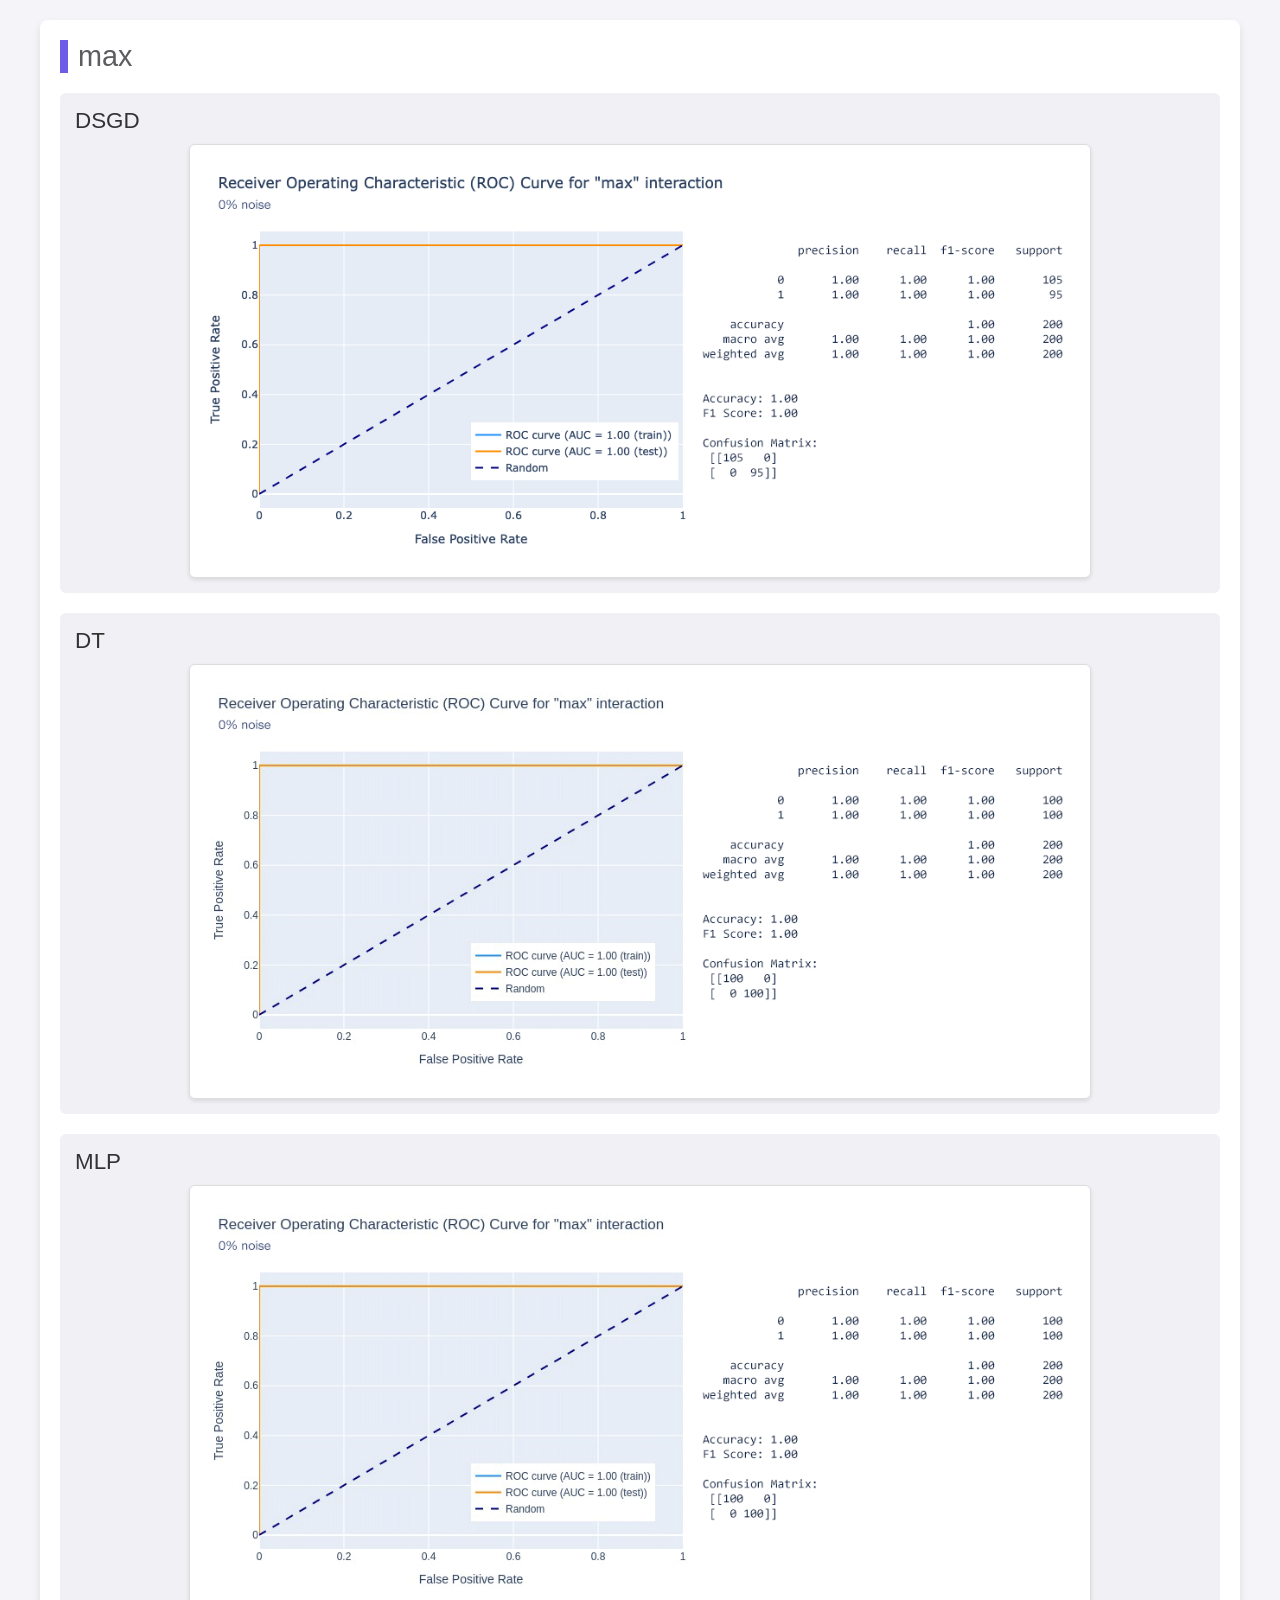
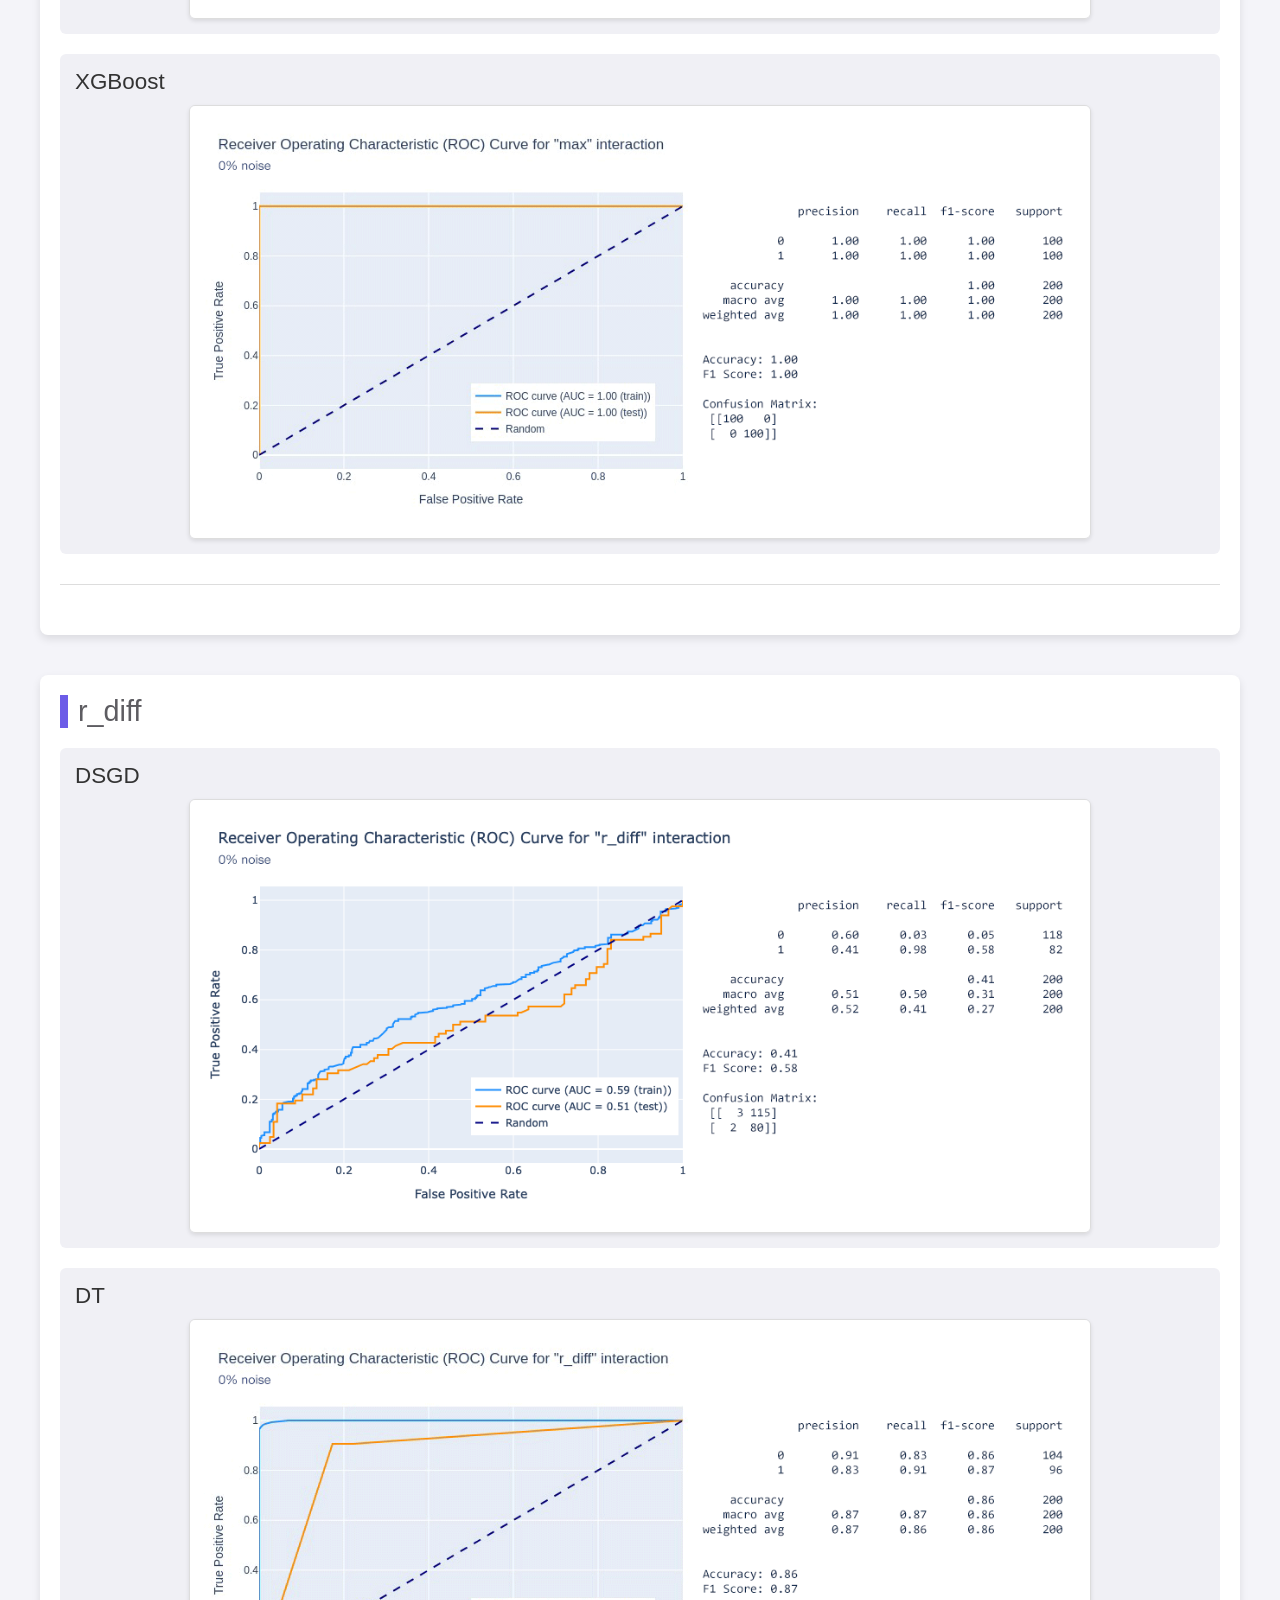
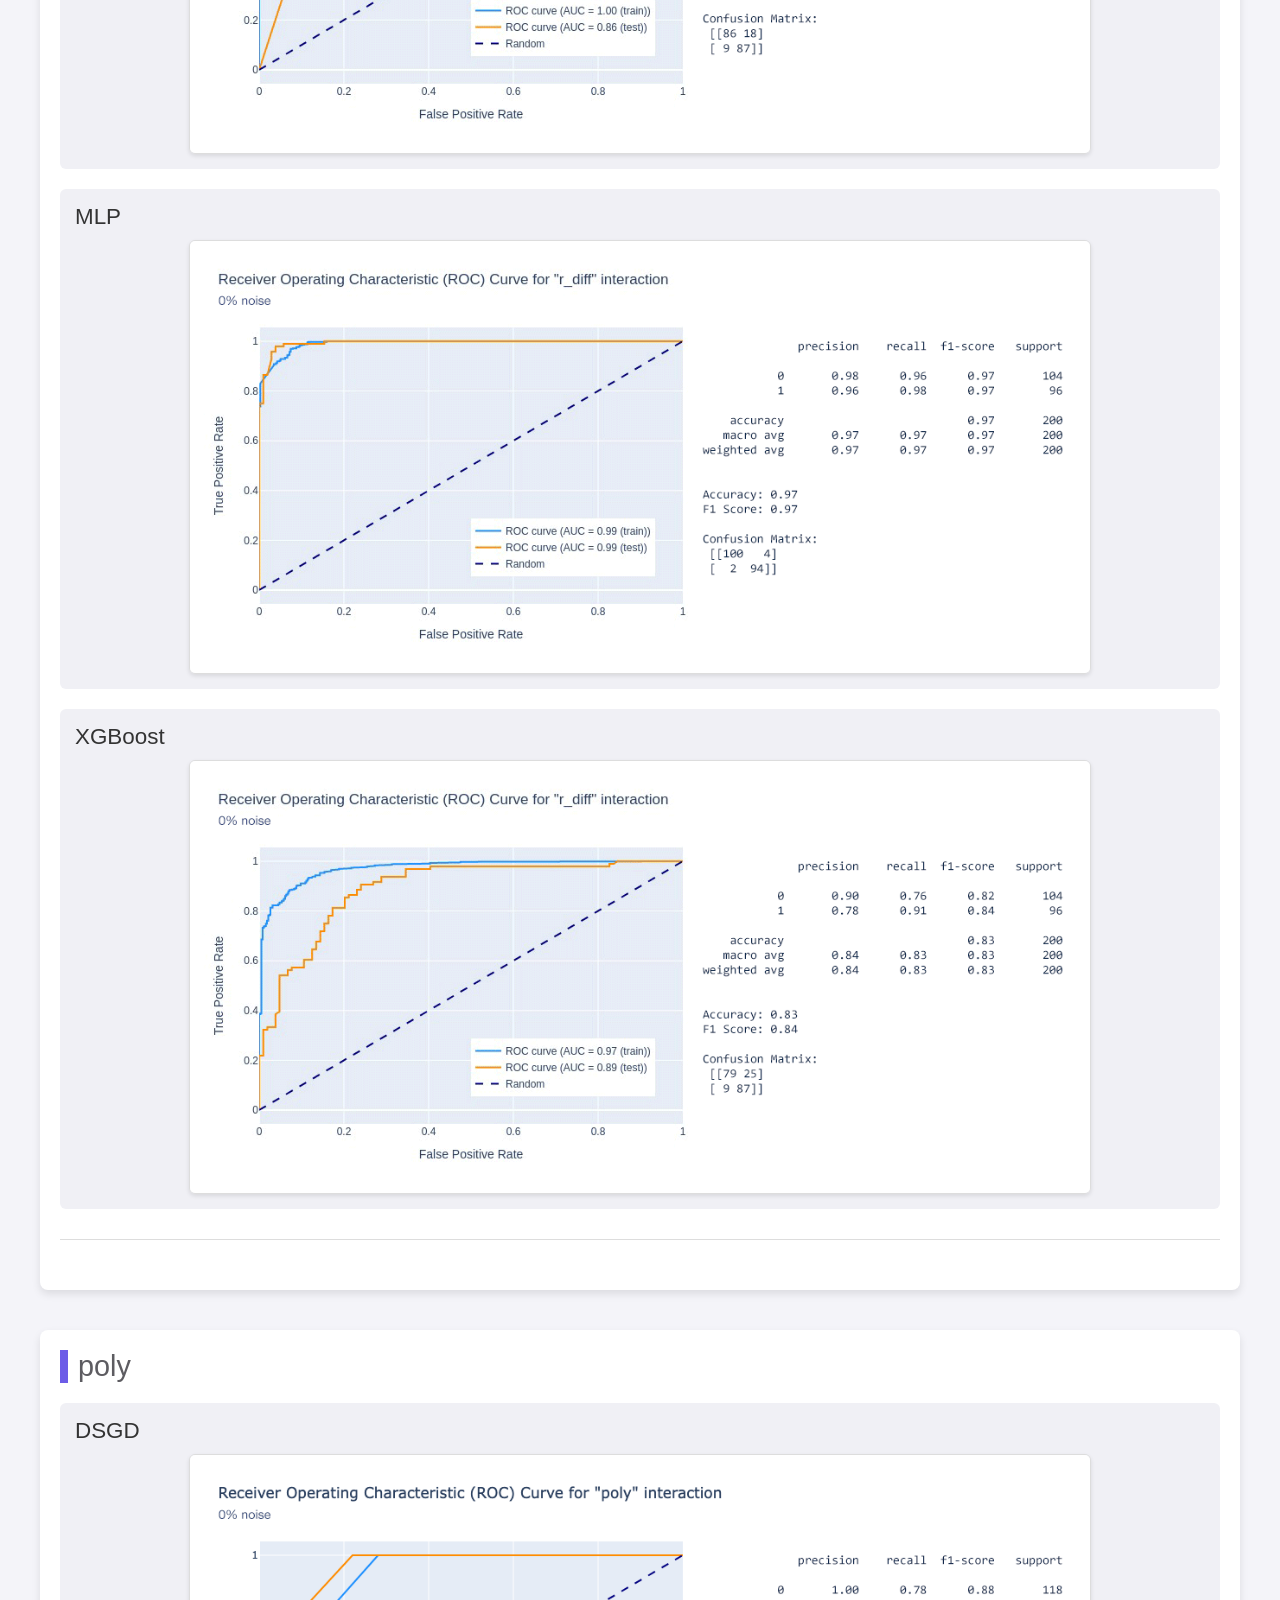
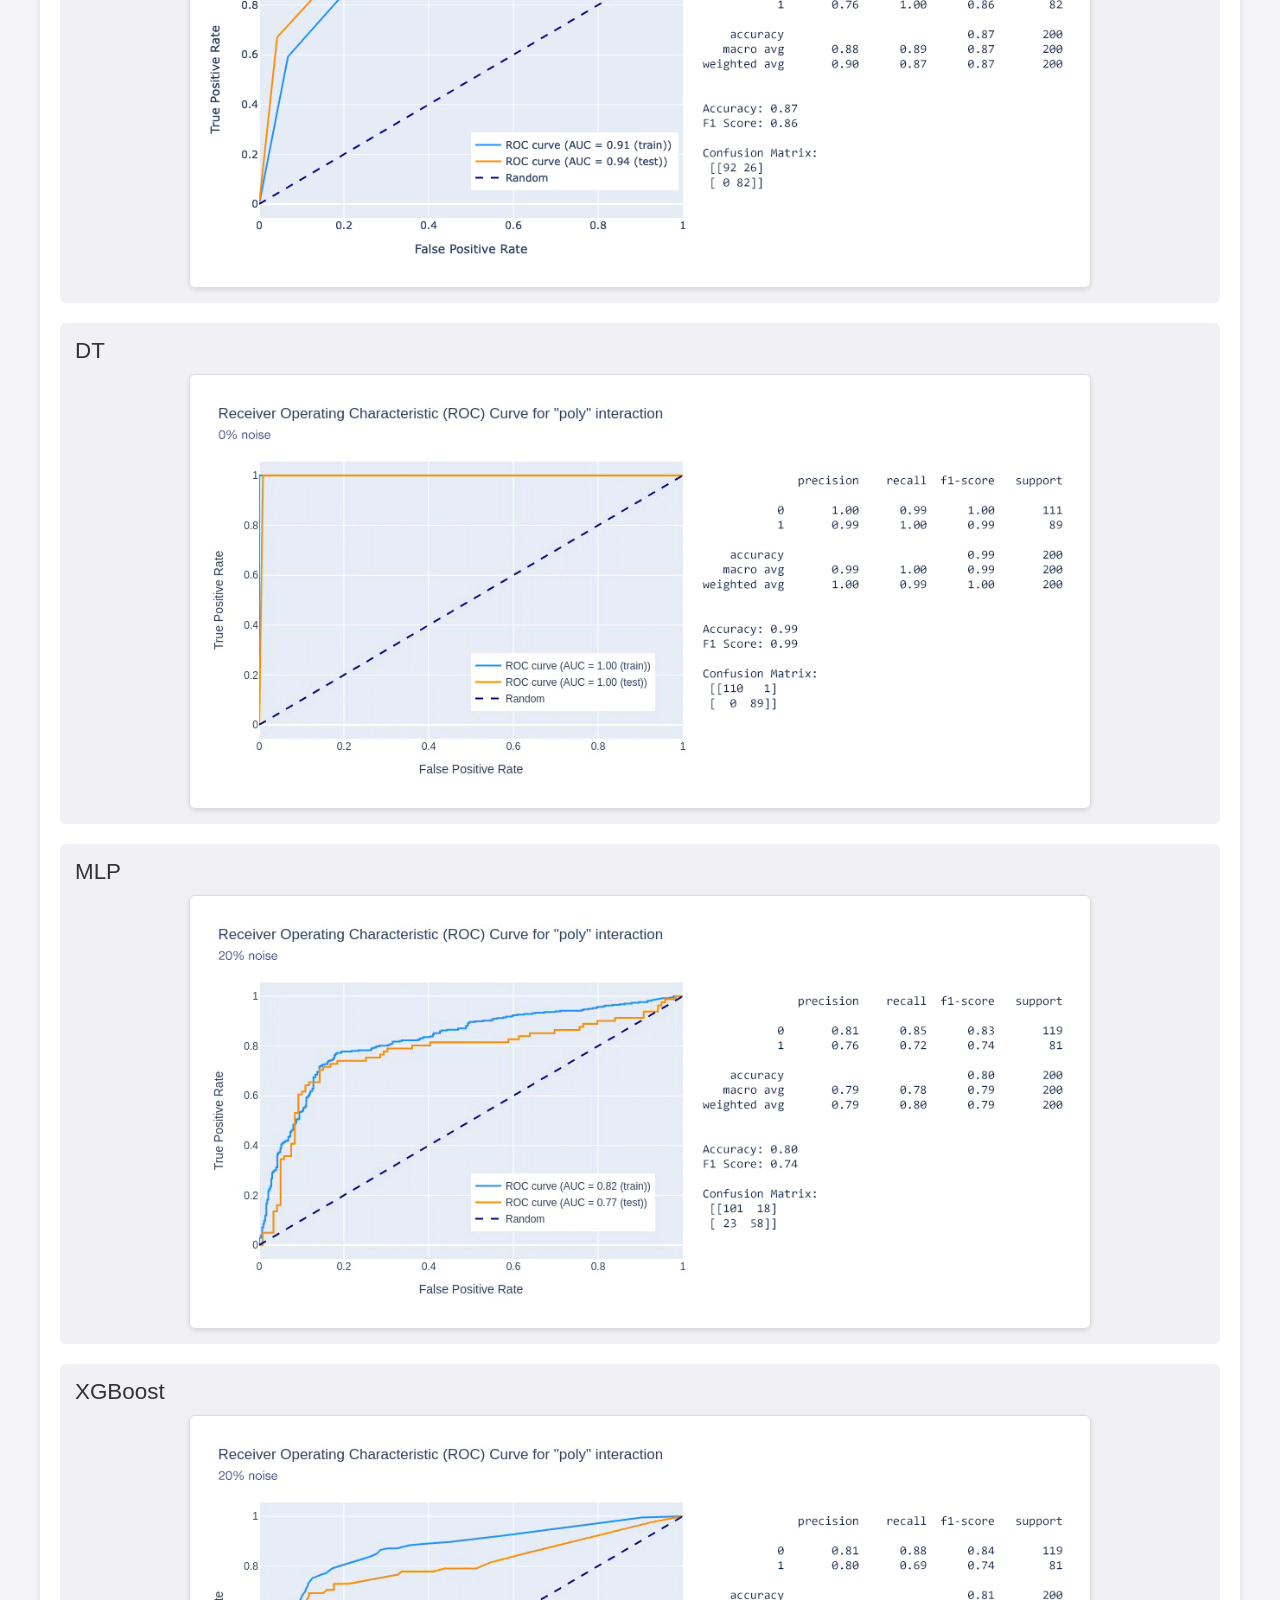
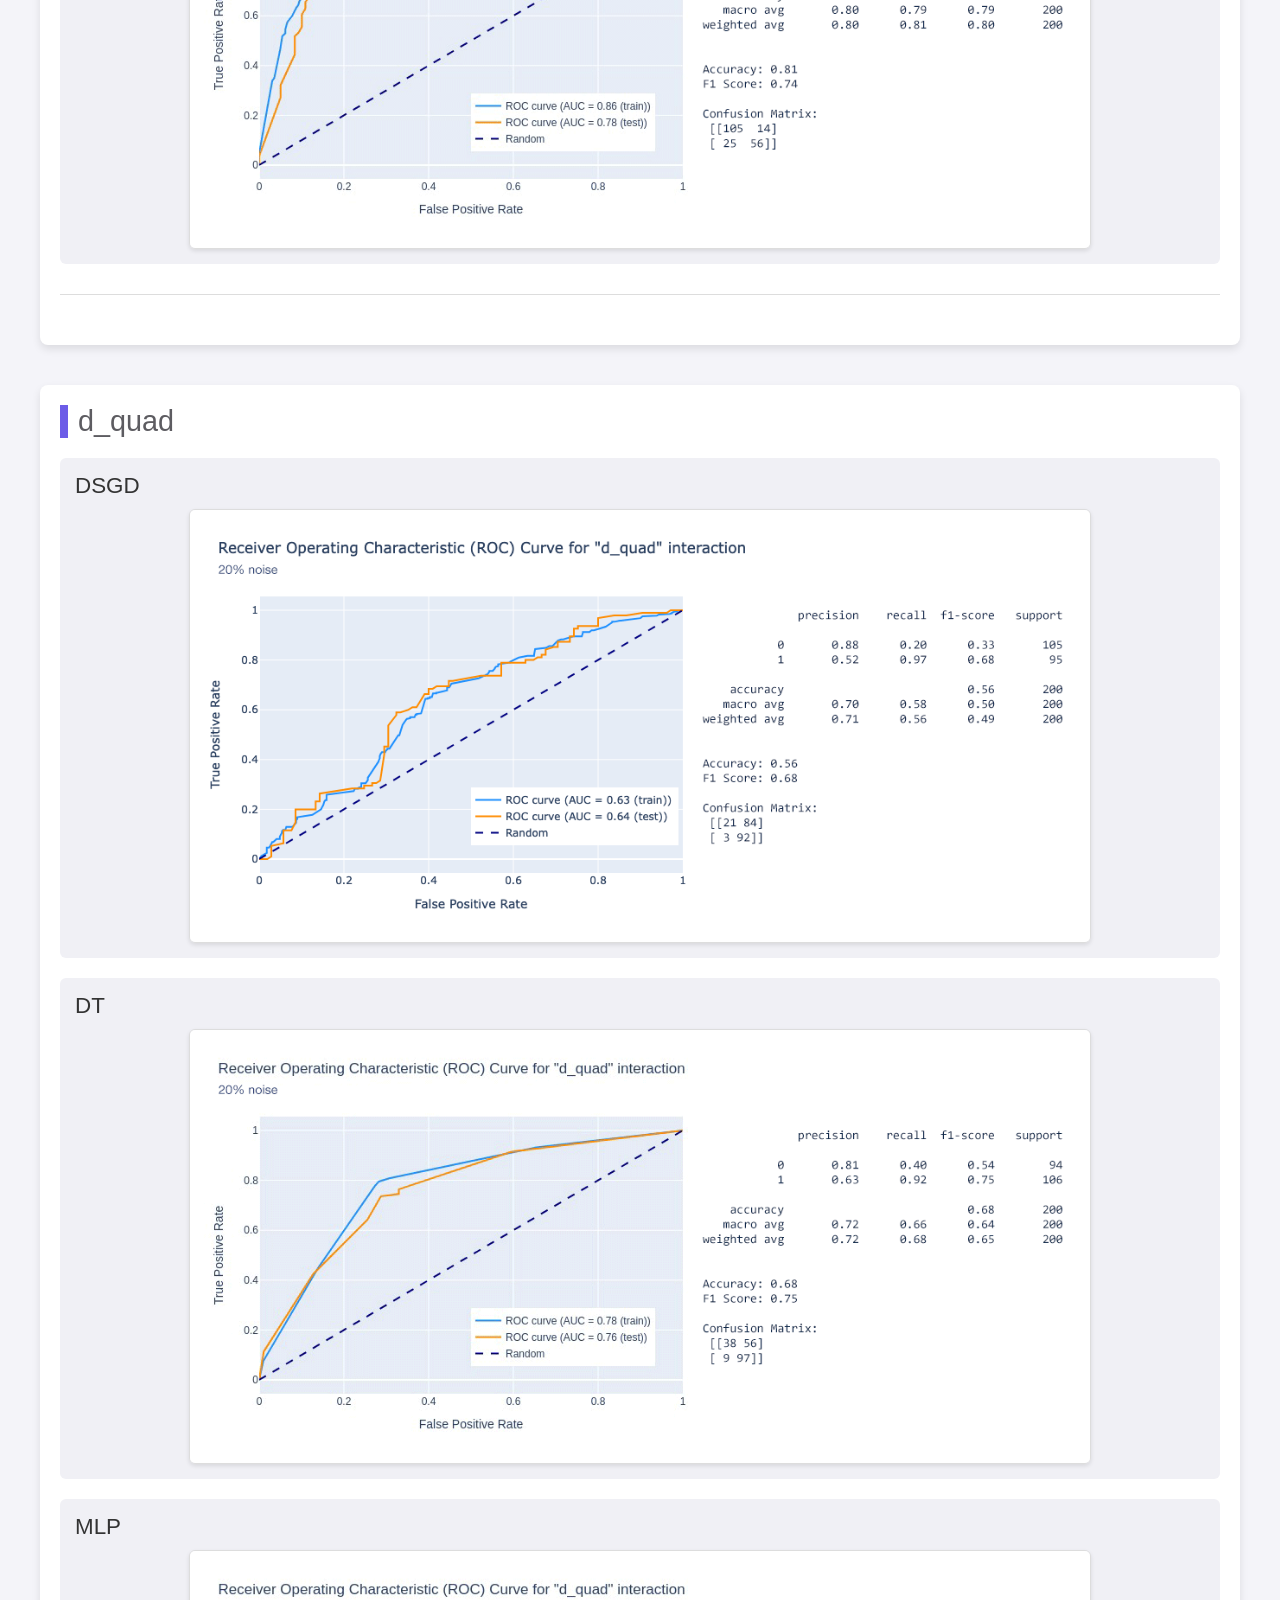
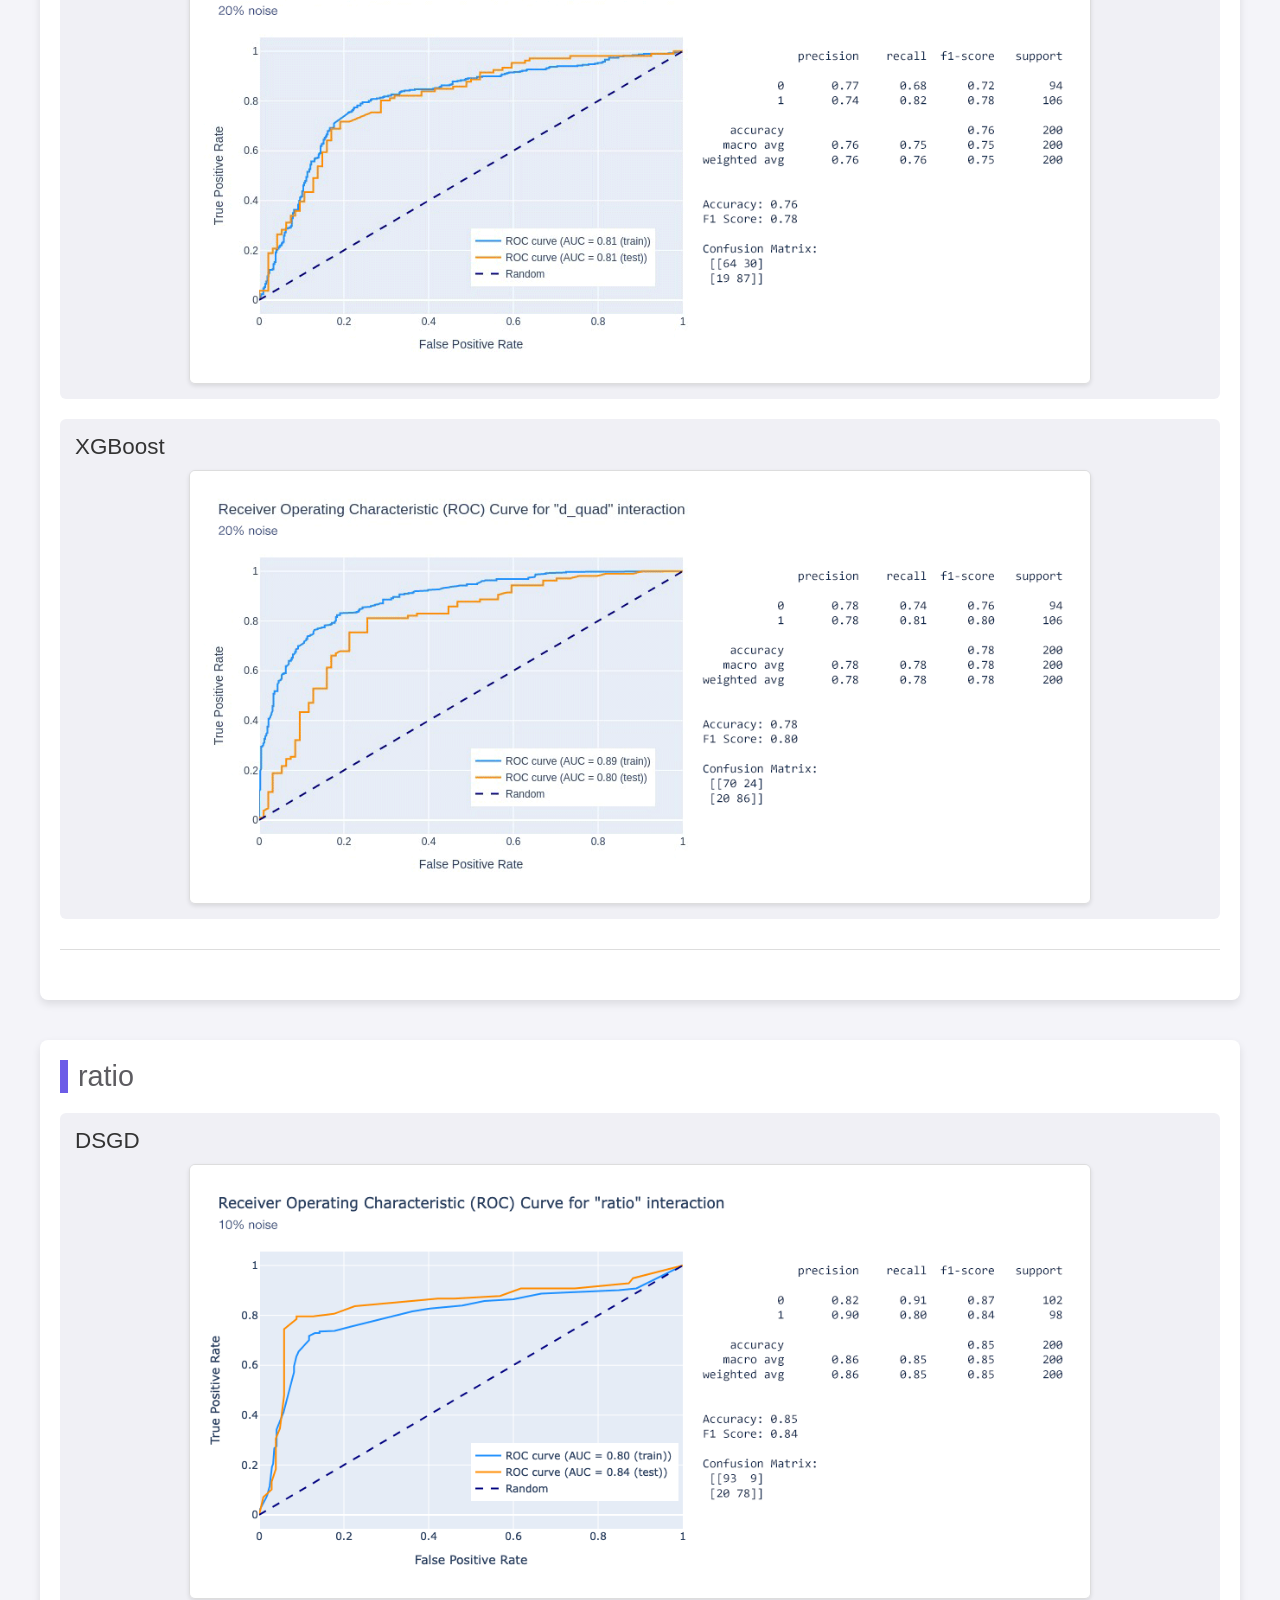
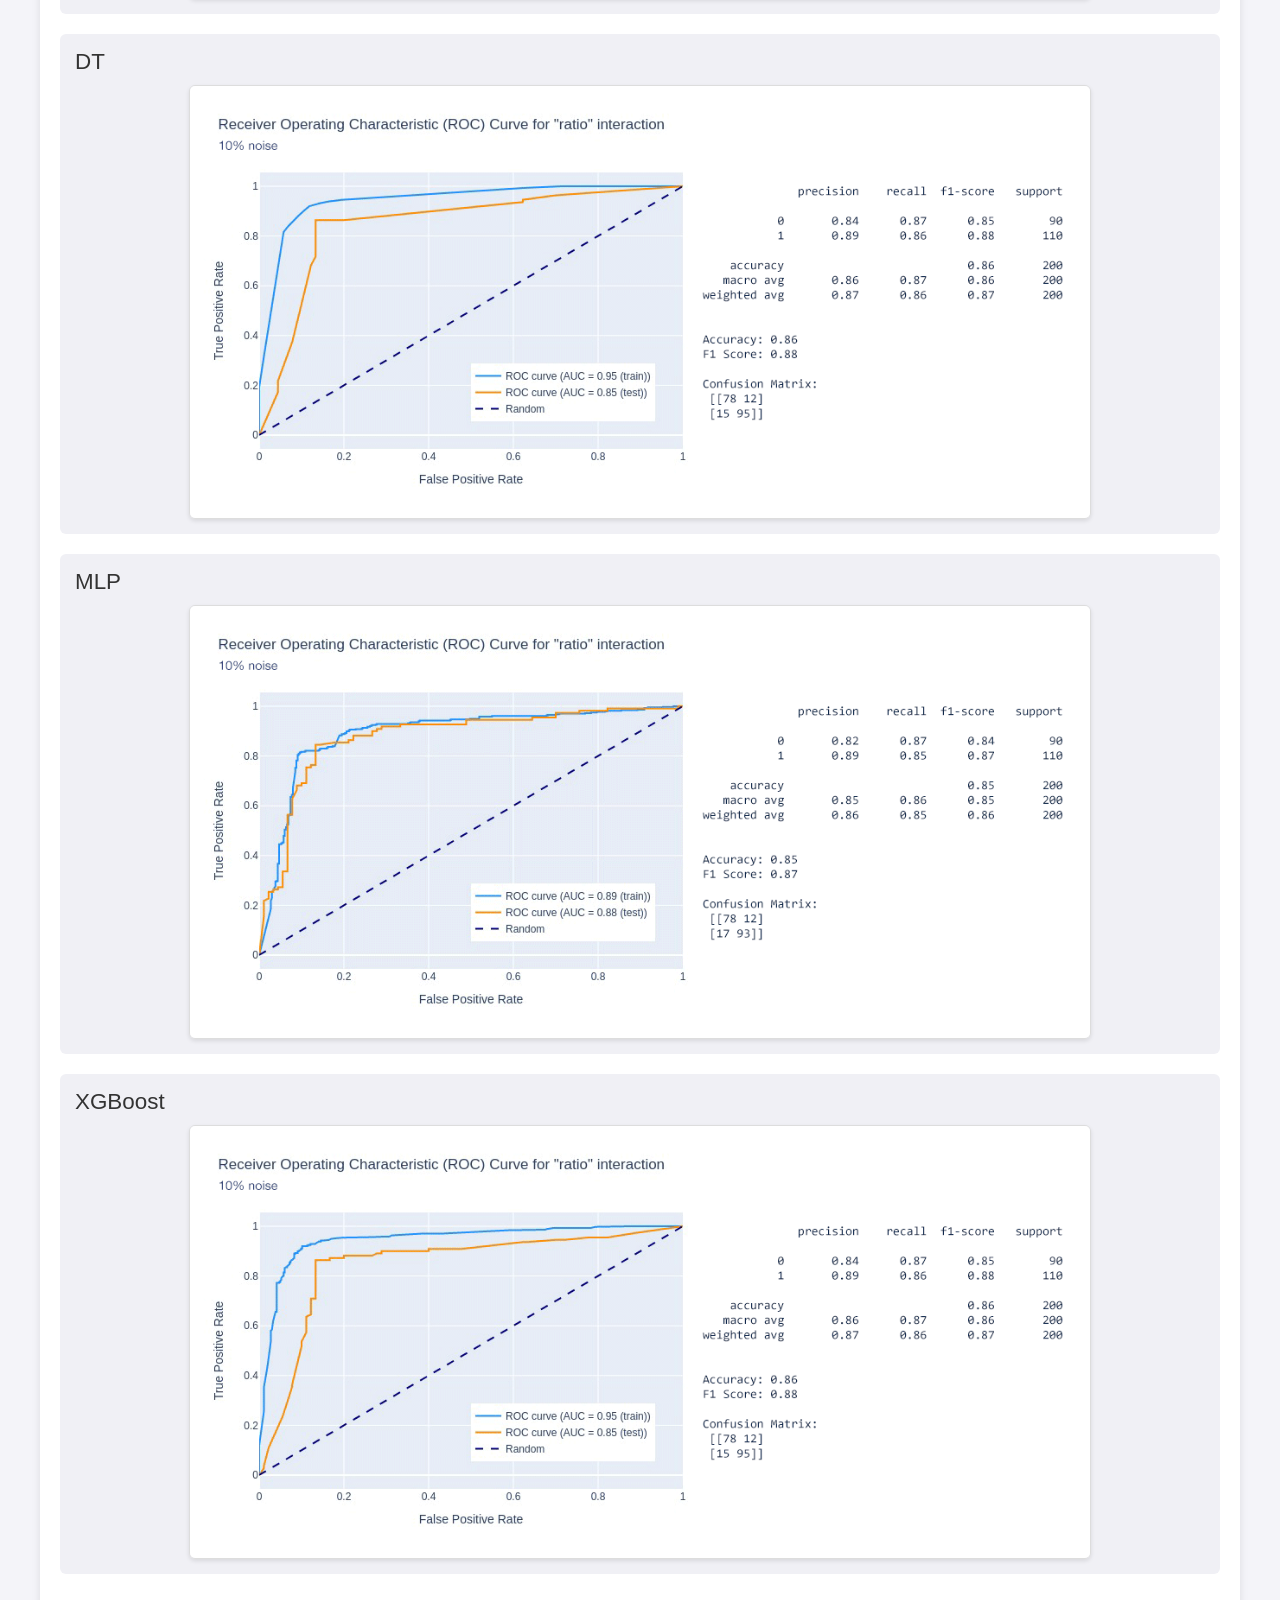
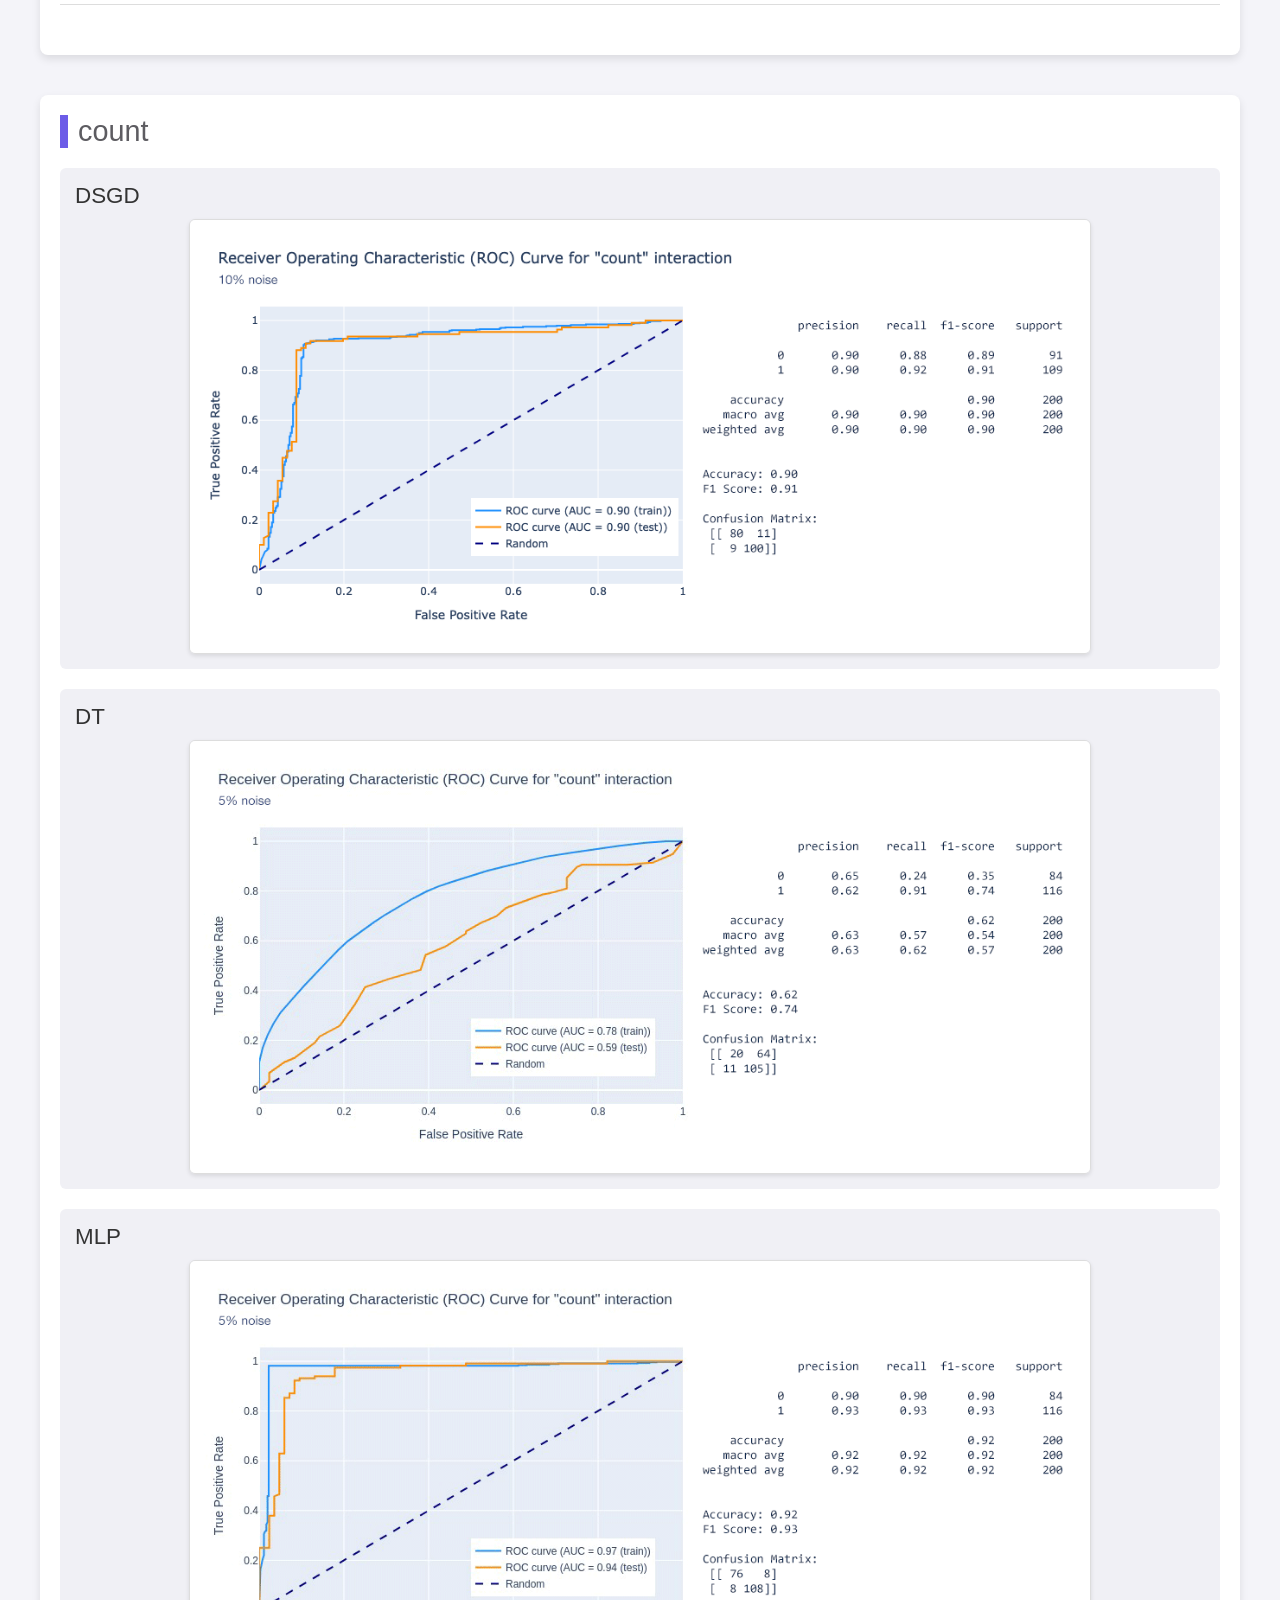
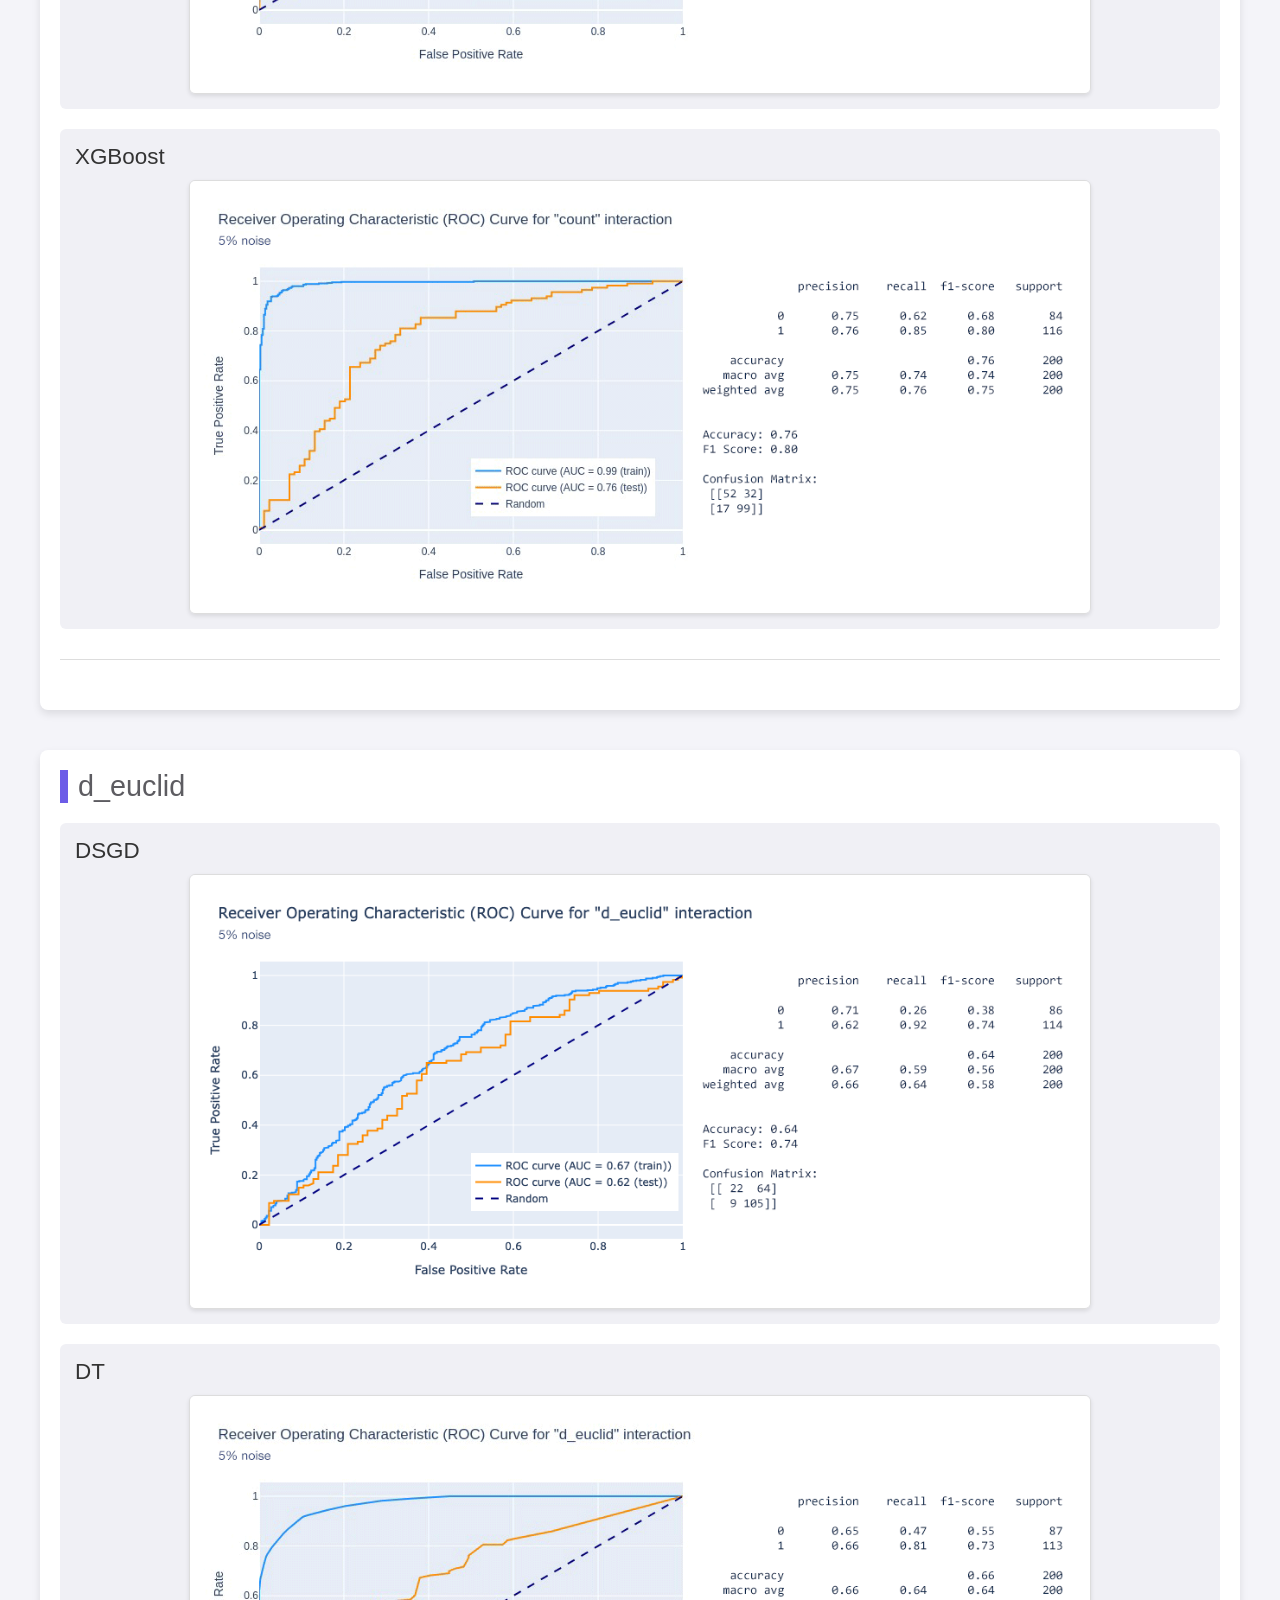
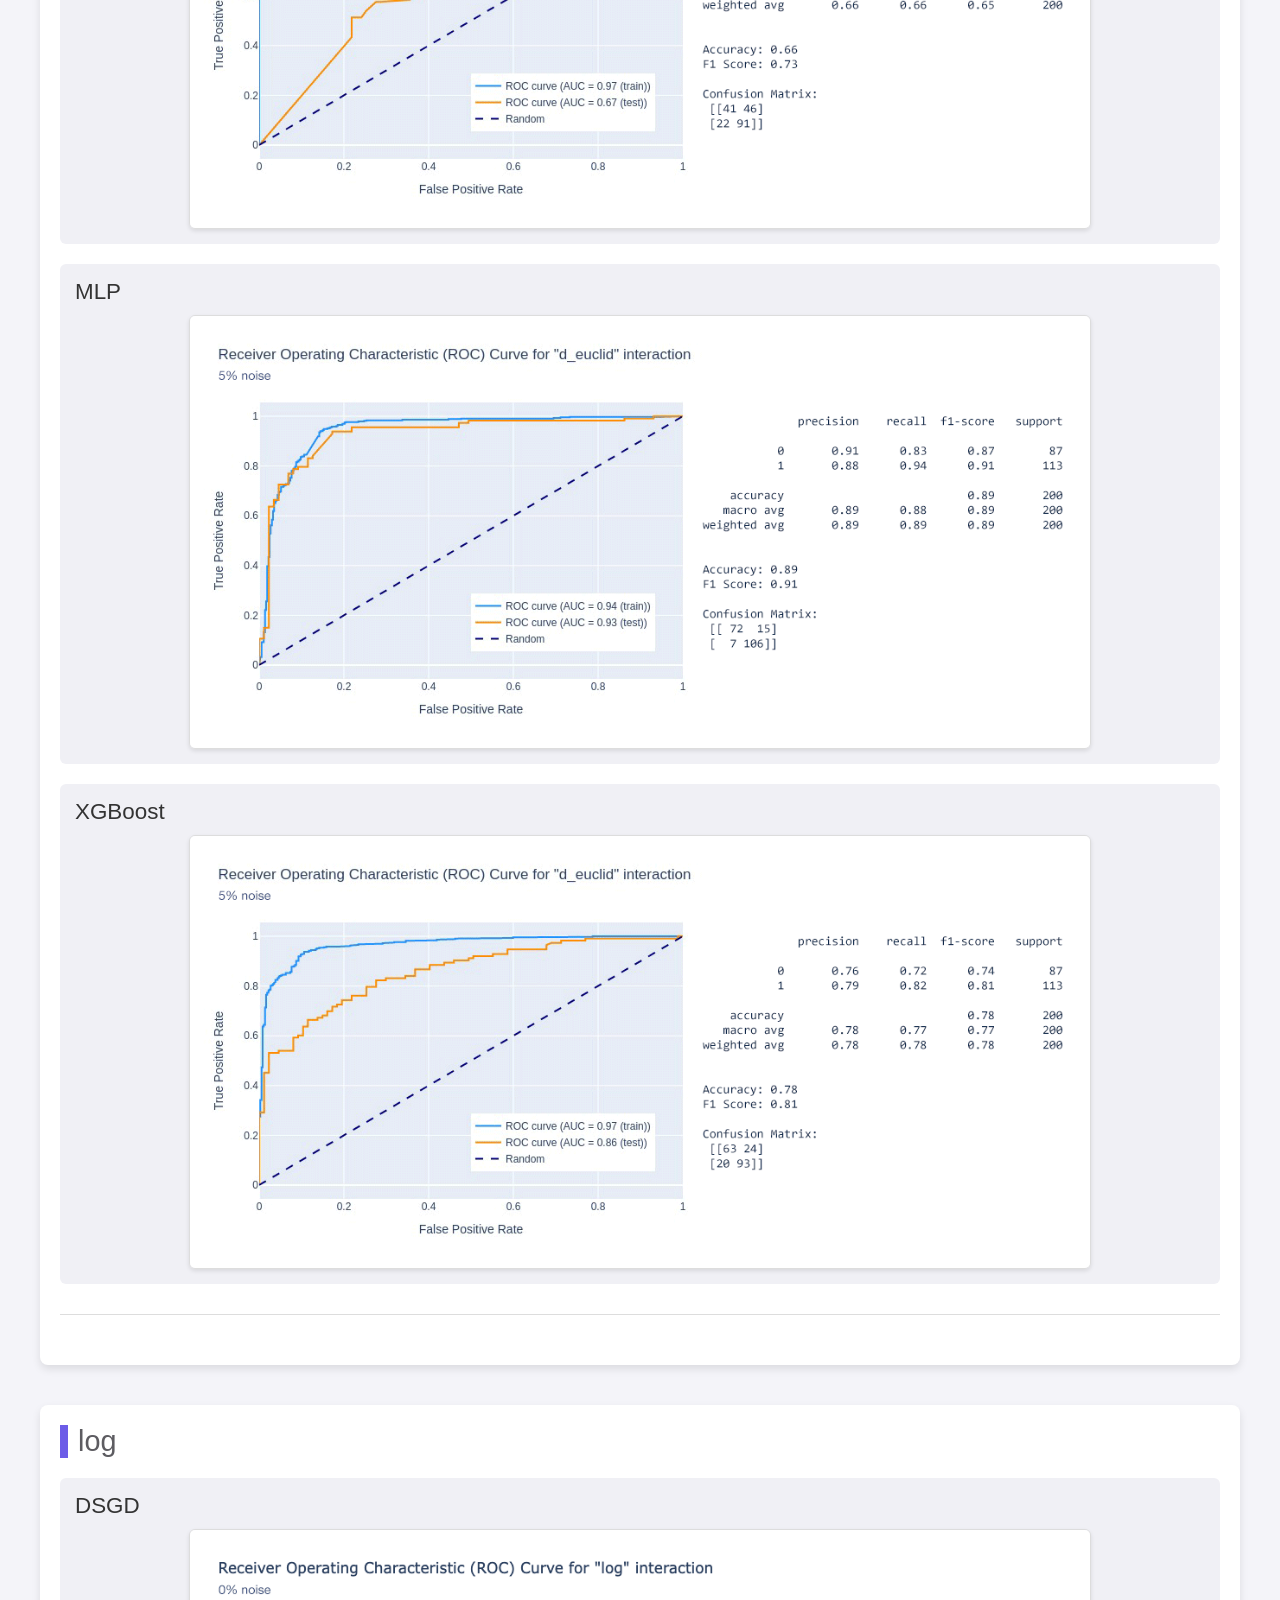
==== index.html @ 050320c5 "first commit" ====
<!DOCTYPE html>
<html lang="en">
<head>
    <meta charset="UTF-8">
    <meta name="viewport" content="width=device-width, initial-scale=1.0">
    <title>GIF Gallery</title>
    <link rel="stylesheet" href="style.css">
</head>
<body>
    <main>
        <section class="relation-section">
            <h1 class="relation">max</h1>
            <div class="model-section">
                <h2 class="model">DSGD</h2>
                <img class="animation" src="./DSGD/max.gif" alt="max in DSGD">
            </div>
            <div class="model-section">
                <h2 class="model">DT</h2>
                <img class="animation" src="./DT/max.gif" alt="max in DT">
            </div>
            <div class="model-section">
                <h2 class="model">MLP</h2>
                <img class="animation" src="./MLP/max.gif" alt="max in MLP">
            </div>
            <div class="model-section">
                <h2 class="model">XGBoost</h2>
                <img class="animation" src="./XGBoost/max.gif" alt="max in XGBoost">
            </div>
            <hr>
        </section>
        <section class="relation-section">
            <h1 class="relation">r_diff</h1>
            <div class="model-section">
                <h2 class="model">DSGD</h2>
                <img class="animation" src="./DSGD/r_diff.gif" alt="r_diff in DSGD">
            </div>
            <div class="model-section">
                <h2 class="model">DT</h2>
                <img class="animation" src="./DT/r_diff.gif" alt="r_diff in DT">
            </div>
            <div class="model-section">
                <h2 class="model">MLP</h2>
                <img class="animation" src="./MLP/r_diff.gif" alt="r_diff in MLP">
            </div>
            <div class="model-section">
                <h2 class="model">XGBoost</h2>
                <img class="animation" src="./XGBoost/r_diff.gif" alt="r_diff in XGBoost">
            </div>
            <hr>
        </section>
        <section class="relation-section">
            <h1 class="relation">poly</h1>
            <div class="model-section">
                <h2 class="model">DSGD</h2>
                <img class="animation" src="./DSGD/poly.gif" alt="poly in DSGD">
            </div>
            <div class="model-section">
                <h2 class="model">DT</h2>
                <img class="animation" src="./DT/poly.gif" alt="poly in DT">
            </div>
            <div class="model-section">
                <h2 class="model">MLP</h2>
                <img class="animation" src="./MLP/poly.gif" alt="poly in MLP">
            </div>
            <div class="model-section">
                <h2 class="model">XGBoost</h2>
                <img class="animation" src="./XGBoost/poly.gif" alt="poly in XGBoost">
            </div>
            <hr>
        </section>
        <section class="relation-section">
            <h1 class="relation">d_quad</h1>
            <div class="model-section">
                <h2 class="model">DSGD</h2>
                <img class="animation" src="./DSGD/d_quad.gif" alt="d_quad in DSGD">
            </div>
            <div class="model-section">
                <h2 class="model">DT</h2>
                <img class="animation" src="./DT/d_quad.gif" alt="d_quad in DT">
            </div>
            <div class="model-section">
                <h2 class="model">MLP</h2>
                <img class="animation" src="./MLP/d_quad.gif" alt="d_quad in MLP">
            </div>
            <div class="model-section">
                <h2 class="model">XGBoost</h2>
                <img class="animation" src="./XGBoost/d_quad.gif" alt="d_quad in XGBoost">
            </div>
            <hr>
        </section>
        <section class="relation-section">
            <h1 class="relation">ratio</h1>
            <div class="model-section">
                <h2 class="model">DSGD</h2>
                <img class="animation" src="./DSGD/ratio.gif" alt="ratio in DSGD">
            </div>
            <div class="model-section">
                <h2 class="model">DT</h2>
                <img class="animation" src="./DT/ratio.gif" alt="ratio in DT">
            </div>
            <div class="model-section">
                <h2 class="model">MLP</h2>
                <img class="animation" src="./MLP/ratio.gif" alt="ratio in MLP">
            </div>
            <div class="model-section">
                <h2 class="model">XGBoost</h2>
                <img class="animation" src="./XGBoost/ratio.gif" alt="ratio in XGBoost">
            </div>
            <hr>
        </section>
        <section class="relation-section">
            <h1 class="relation">count</h1>
            <div class="model-section">
                <h2 class="model">DSGD</h2>
                <img class="animation" src="./DSGD/count.gif" alt="count in DSGD">
            </div>
            <div class="model-section">
                <h2 class="model">DT</h2>
                <img class="animation" src="./DT/count.gif" alt="count in DT">
            </div>
            <div class="model-section">
                <h2 class="model">MLP</h2>
                <img class="animation" src="./MLP/count.gif" alt="count in MLP">
            </div>
            <div class="model-section">
                <h2 class="model">XGBoost</h2>
                <img class="animation" src="./XGBoost/count.gif" alt="count in XGBoost">
            </div>
            <hr>
        </section>
        <section class="relation-section">
            <h1 class="relation">d_euclid</h1>
            <div class="model-section">
                <h2 class="model">DSGD</h2>
                <img class="animation" src="./DSGD/d_euclid.gif" alt="d_euclid in DSGD">
            </div>
            <div class="model-section">
                <h2 class="model">DT</h2>
                <img class="animation" src="./DT/d_euclid.gif" alt="d_euclid in DT">
            </div>
            <div class="model-section">
                <h2 class="model">MLP</h2>
                <img class="animation" src="./MLP/d_euclid.gif" alt="d_euclid in MLP">
            </div>
            <div class="model-section">
                <h2 class="model">XGBoost</h2>
                <img class="animation" src="./XGBoost/d_euclid.gif" alt="d_euclid in XGBoost">
            </div>
            <hr>
        </section>
        <section class="relation-section">
            <h1 class="relation">log</h1>
            <div class="model-section">
                <h2 class="model">DSGD</h2>
                <img class="animation" src="./DSGD/log.gif" alt="log in DSGD">
            </div>
            <div class="model-section">
                <h2 class="model">DT</h2>
                <img class="animation" src="./DT/log.gif" alt="log in DT">
            </div>
            <div class="model-section">
                <h2 class="model">MLP</h2>
                <img class="animation" src="./MLP/log.gif" alt="log in MLP">
            </div>
            <div class="model-section">
                <h2 class="model">XGBoost</h2>
                <img class="animation" src="./XGBoost/log.gif" alt="log in XGBoost">
            </div>
            <hr>
        </section>
        <section class="relation-section">
            <h1 class="relation">mult</h1>
            <div class="model-section">
                <h2 class="model">DSGD</h2>
                <img class="animation" src="./DSGD/mult.gif" alt="mult in DSGD">
            </div>
            <div class="model-section">
                <h2 class="model">DT</h2>
                <img class="animation" src="./DT/mult.gif" alt="mult in DT">
            </div>
            <div class="model-section">
                <h2 class="model">MLP</h2>
                <img class="animation" src="./MLP/mult.gif" alt="mult in MLP">
            </div>
            <div class="model-section">
                <h2 class="model">XGBoost</h2>
                <img class="animation" src="./XGBoost/mult.gif" alt="mult in XGBoost">
            </div>
            <hr>
        </section>
        <section class="relation-section">
            <h1 class="relation">square</h1>
            <div class="model-section">
                <h2 class="model">DSGD</h2>
                <img class="animation" src="./DSGD/square.gif" alt="square in DSGD">
            </div>
            <div class="model-section">
                <h2 class="model">DT</h2>
                <img class="animation" src="./DT/square.gif" alt="square in DT">
            </div>
            <div class="model-section">
                <h2 class="model">MLP</h2>
                <img class="animation" src="./MLP/square.gif" alt="square in MLP">
            </div>
            <div class="model-section">
                <h2 class="model">XGBoost</h2>
                <img class="animation" src="./XGBoost/square.gif" alt="square in XGBoost">
            </div>
            <hr>
        </section>
        <section class="relation-section">
            <h1 class="relation">cube</h1>
            <div class="model-section">
                <h2 class="model">DSGD</h2>
                <img class="animation" src="./DSGD/cube.gif" alt="cube in DSGD">
            </div>
            <div class="model-section">
                <h2 class="model">DT</h2>
                <img class="animation" src="./DT/cube.gif" alt="cube in DT">
            </div>
            <div class="model-section">
                <h2 class="model">MLP</h2>
                <img class="animation" src="./MLP/cube.gif" alt="cube in MLP">
            </div>
            <div class="model-section">
                <h2 class="model">XGBoost</h2>
                <img class="animation" src="./XGBoost/cube.gif" alt="cube in XGBoost">
            </div>
            <hr>
        </section>
        <section class="relation-section">
            <h1 class="relation">r_poly</h1>
            <div class="model-section">
                <h2 class="model">DSGD</h2>
                <img class="animation" src="./DSGD/r_poly.gif" alt="r_poly in DSGD">
            </div>
            <div class="model-section">
                <h2 class="model">DT</h2>
                <img class="animation" src="./DT/r_poly.gif" alt="r_poly in DT">
            </div>
            <div class="model-section">
                <h2 class="model">MLP</h2>
                <img class="animation" src="./MLP/r_poly.gif" alt="r_poly in MLP">
            </div>
            <div class="model-section">
                <h2 class="model">XGBoost</h2>
                <img class="animation" src="./XGBoost/r_poly.gif" alt="r_poly in XGBoost">
            </div>
            <hr>
        </section>
        <section class="relation-section">
            <h1 class="relation">diff</h1>
            <div class="model-section">
                <h2 class="model">DSGD</h2>
                <img class="animation" src="./DSGD/diff.gif" alt="diff in DSGD">
            </div>
            <div class="model-section">
                <h2 class="model">DT</h2>
                <img class="animation" src="./DT/diff.gif" alt="diff in DT">
            </div>
            <div class="model-section">
                <h2 class="model">MLP</h2>
                <img class="animation" src="./MLP/diff.gif" alt="diff in MLP">
            </div>
            <div class="model-section">
                <h2 class="model">XGBoost</h2>
                <img class="animation" src="./XGBoost/diff.gif" alt="diff in XGBoost">
            </div>
            <hr>
        </section>
    </main>
</body>
</html>
---- style.css ----
/* style.css */

/* Global Styles */
body {
    font-family: Arial, Helvetica, sans-serif, sans-serif;
    background-color: #f4f4f9;
    color: #333;
    margin: 0;
    padding: 0;
    text-align: center; /* Center-aligns all content */
}

main {
    max-width: 1200px;
    margin: 0 auto;
    padding: 20px;
    text-align: left; /* Resets text alignment inside main */
}

h1, h2 {
    font-weight: normal;
    margin: 0;
}

/* Relation Section Styles */
.relation-section {
    margin-bottom: 40px;
    padding: 20px;
    background-color: #ffffff;
    box-shadow: 0 4px 8px rgba(0, 0, 0, 0.1);
    border-radius: 8px;
}

.relation {
    font-size: 1.8em;
    color: #5d5c61;
    margin-bottom: 20px;
    border-left: 8px solid #6c5ce7;
    padding-left: 10px;
}

hr {
    border: none;
    border-top: 1px solid #ddd;
    margin: 30px 0;
}

/* Model Section Styles */
.model-section {
    margin-bottom: 20px;
    padding: 15px;
    background-color: #f0f0f5;
    border-radius: 6px;
}

.model {
    font-size: 1.4em;
    color: #333;
    margin-bottom: 10px;
}

.animation {
    width: 100%;
    max-width: 900px; /* Increased max width for larger images */
    height: auto;
    border-radius: 6px;
    border: 1px solid #ddd;
    box-shadow: 0 2px 4px rgba(0, 0, 0, 0.1);
    margin: 0 auto; /* Centers the image */
    display: block; /* Ensures the image is treated as a block element for proper centering */
}

/* Responsive Design */
@media (max-width: 768px) {
    .relation {
        font-size: 1.5em;
    }

    .model {
        font-size: 1.2em;
    }

    .animation {
        max-width: 100%;
    }
}
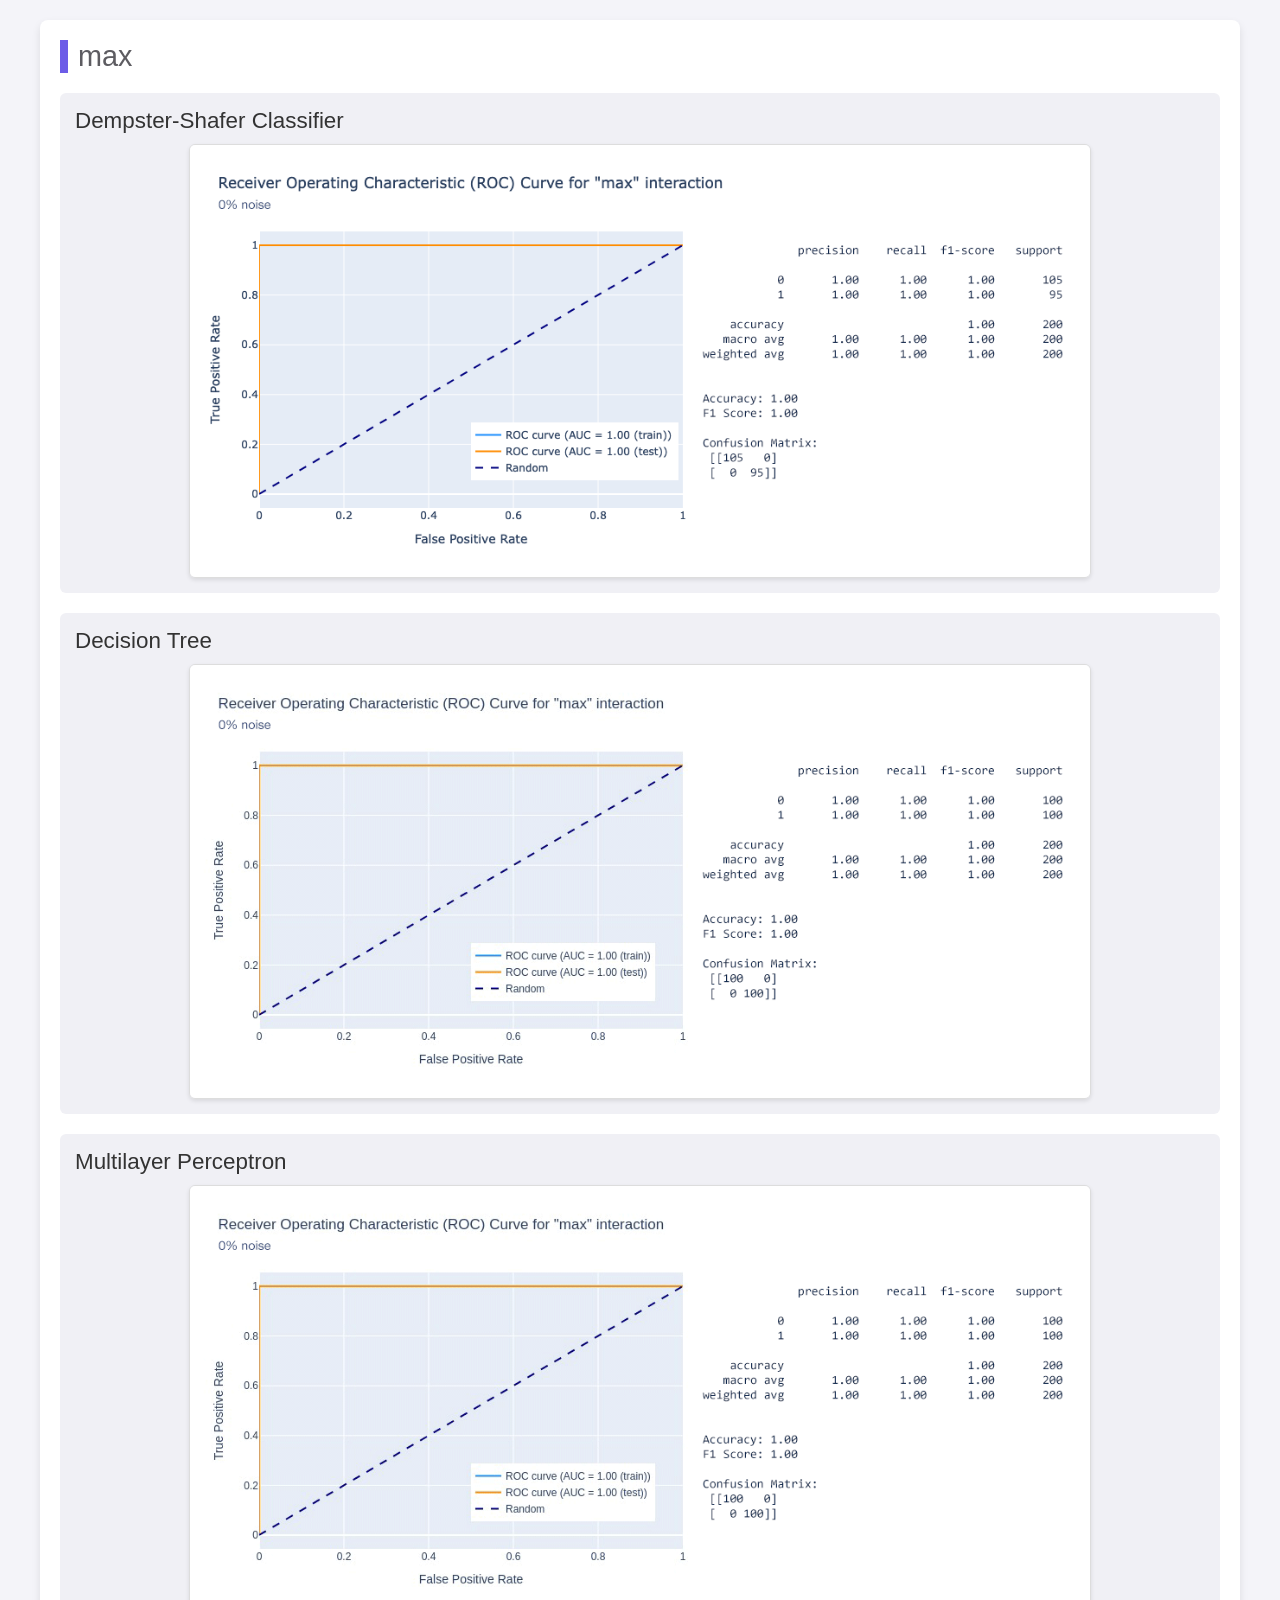
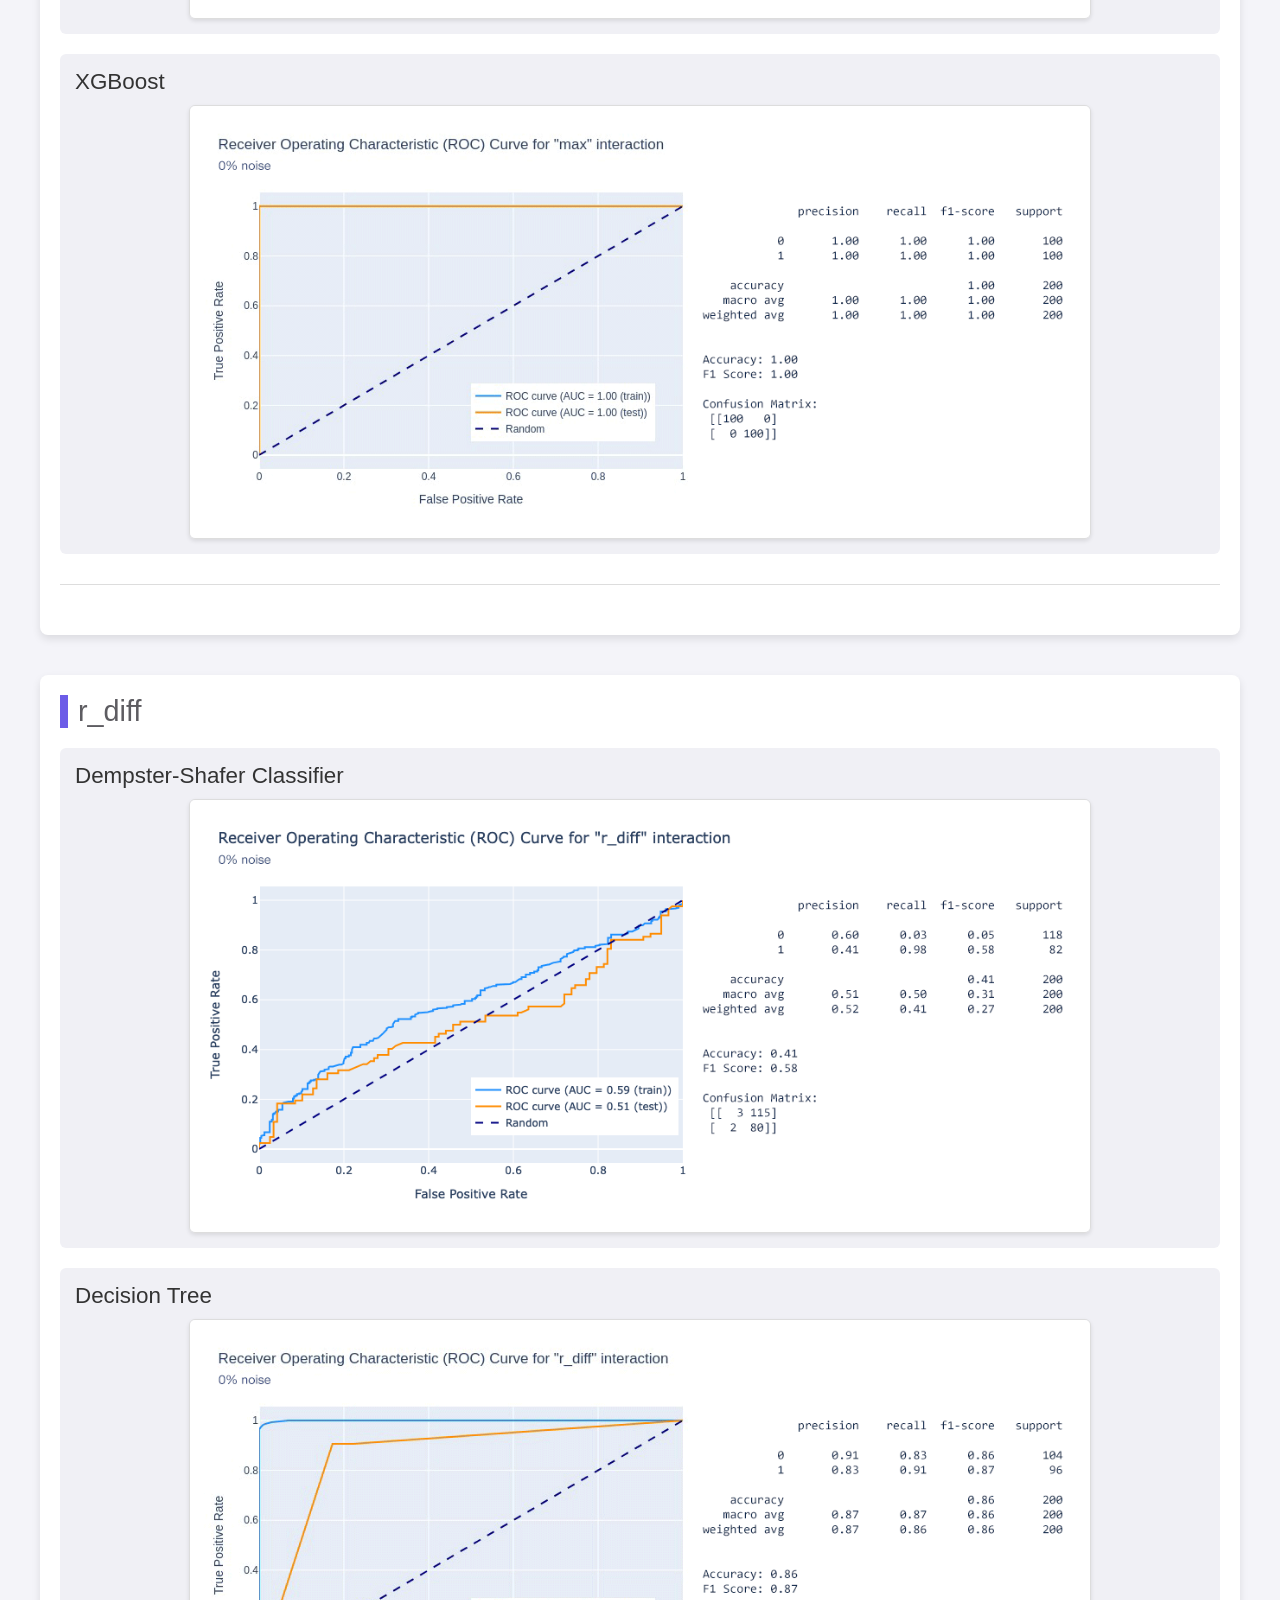
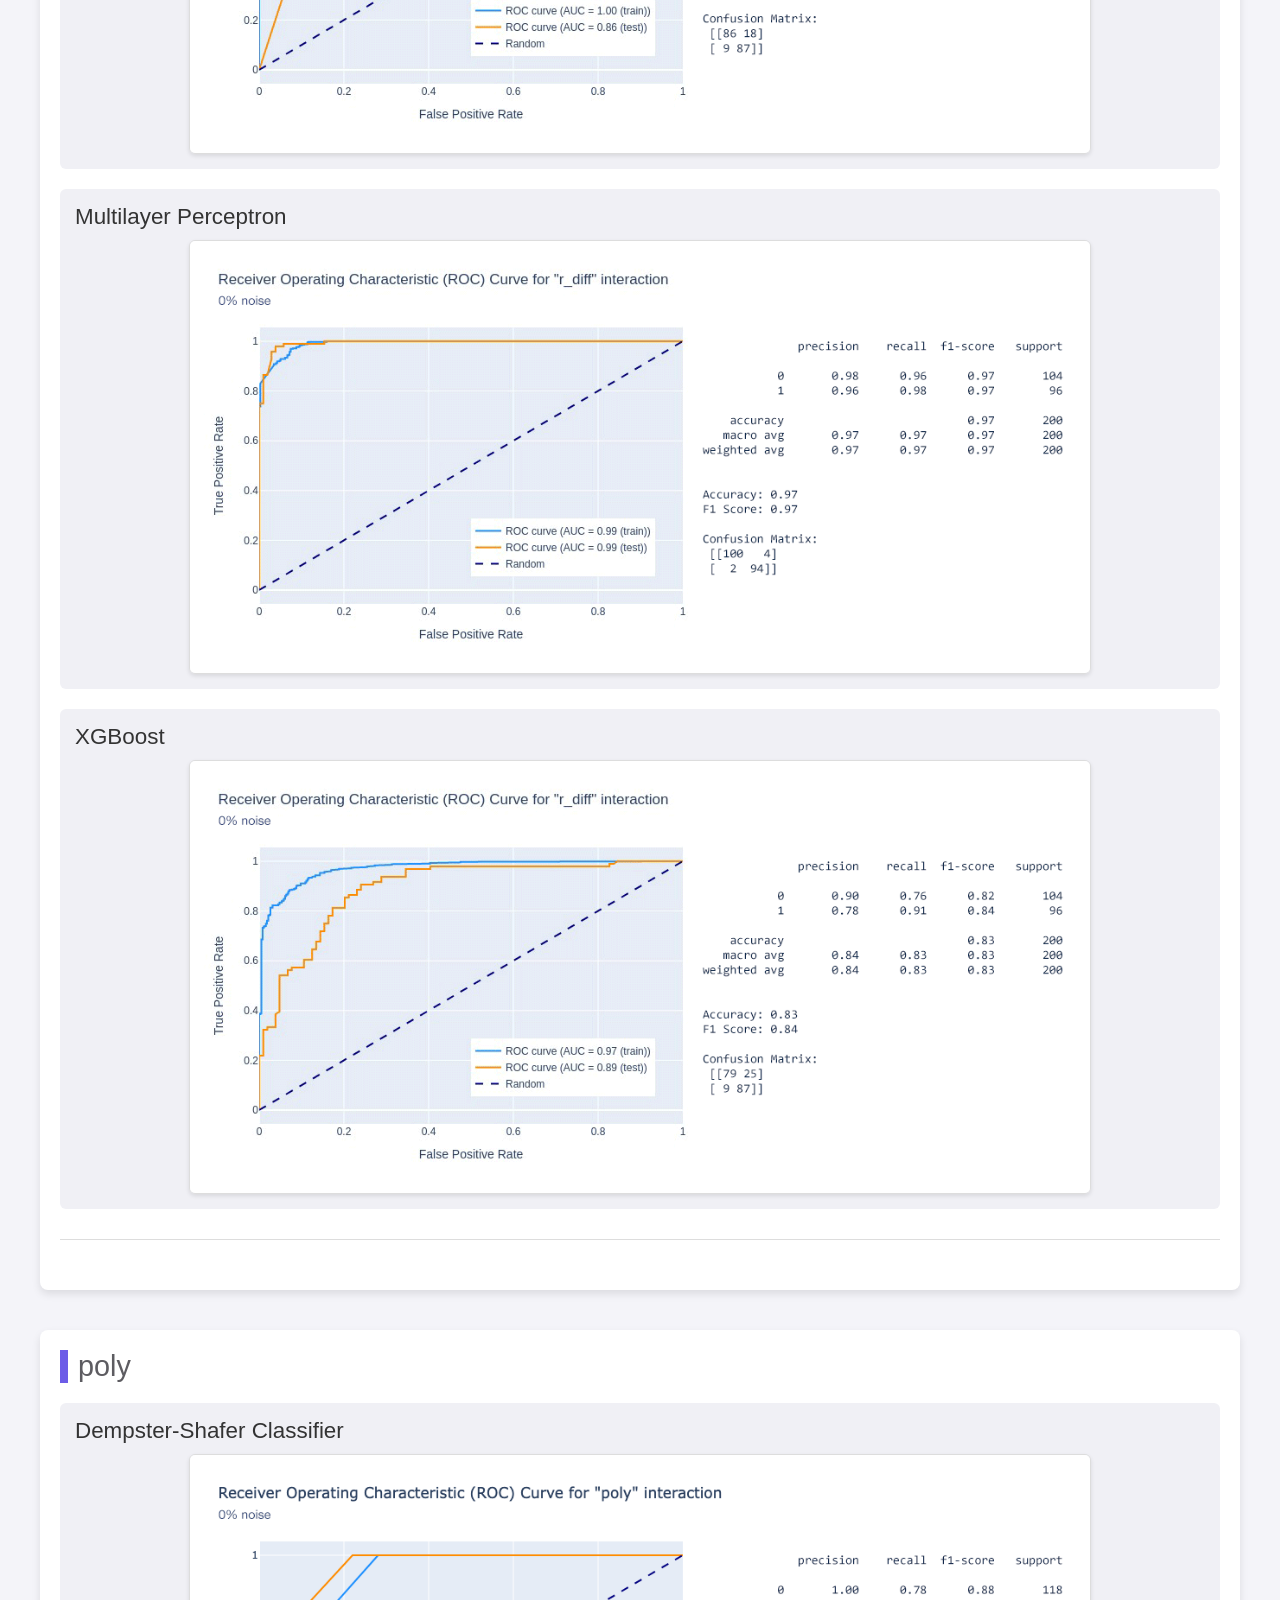
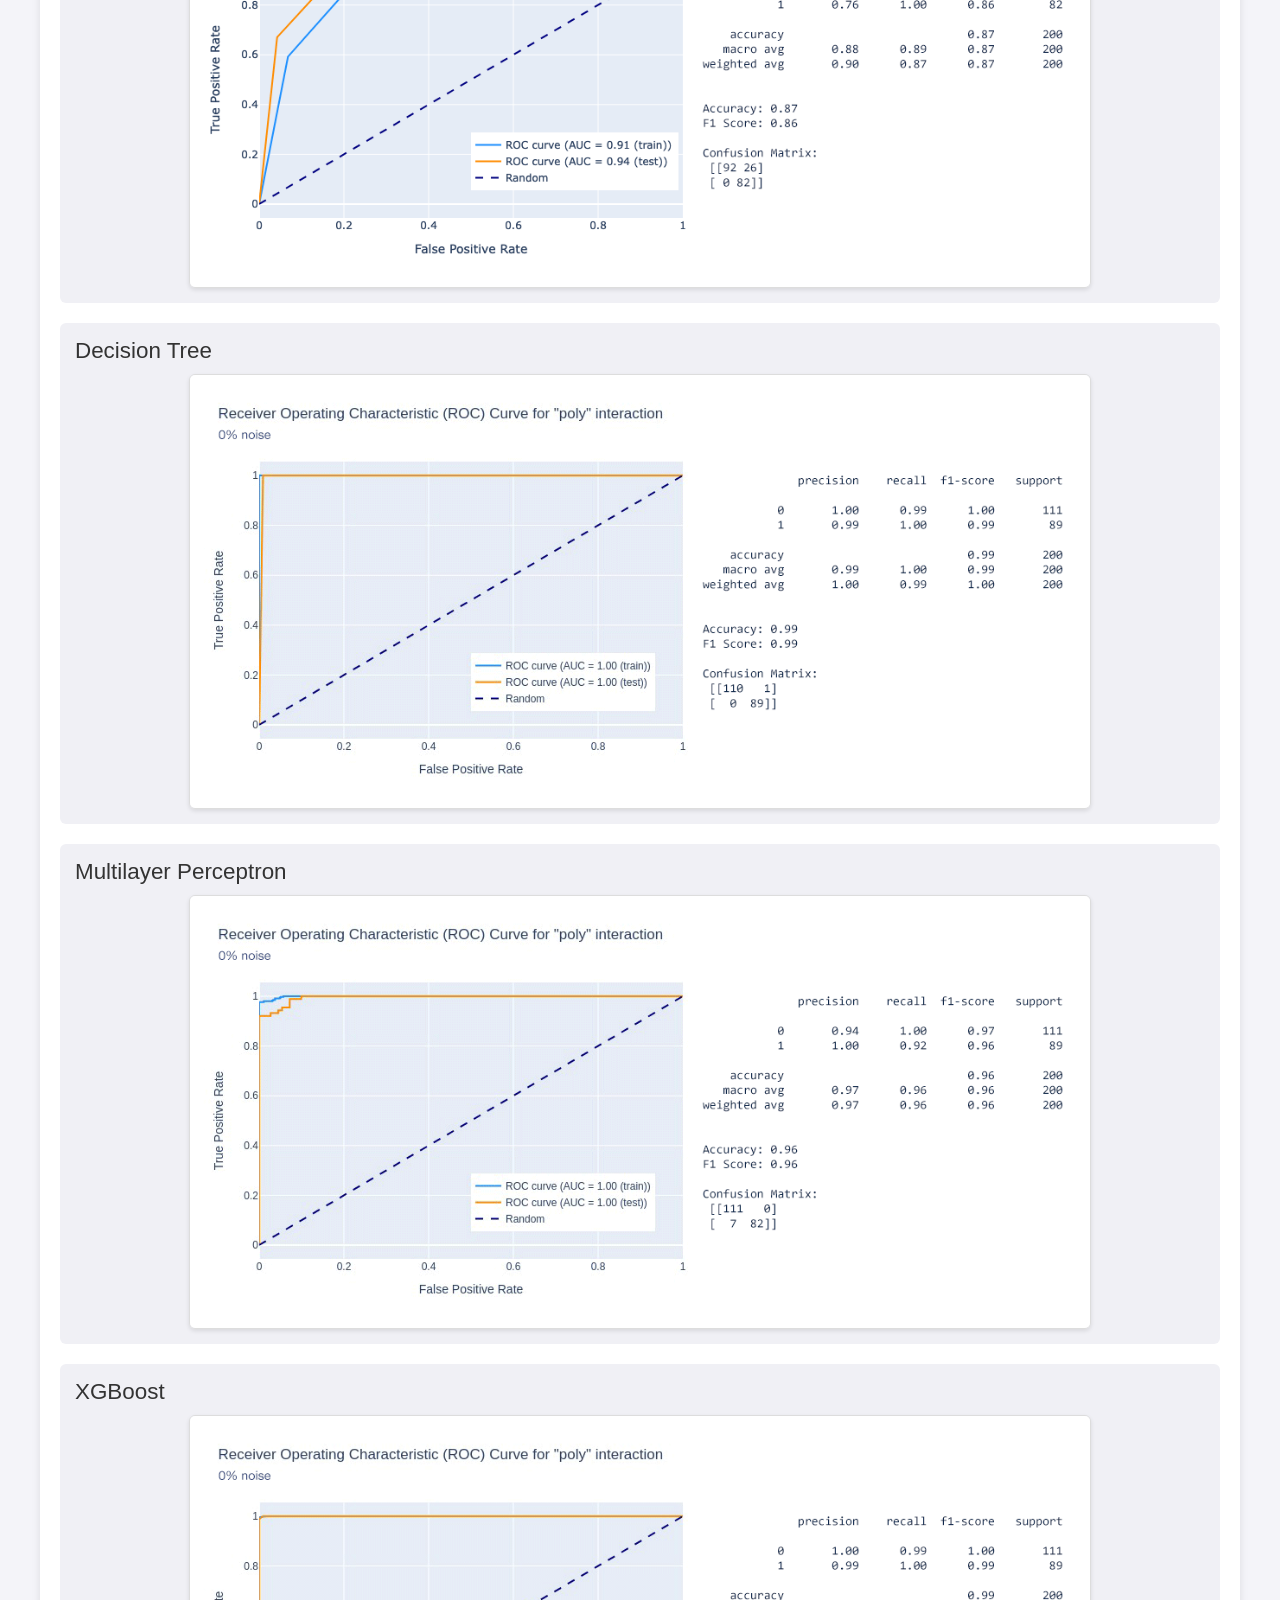
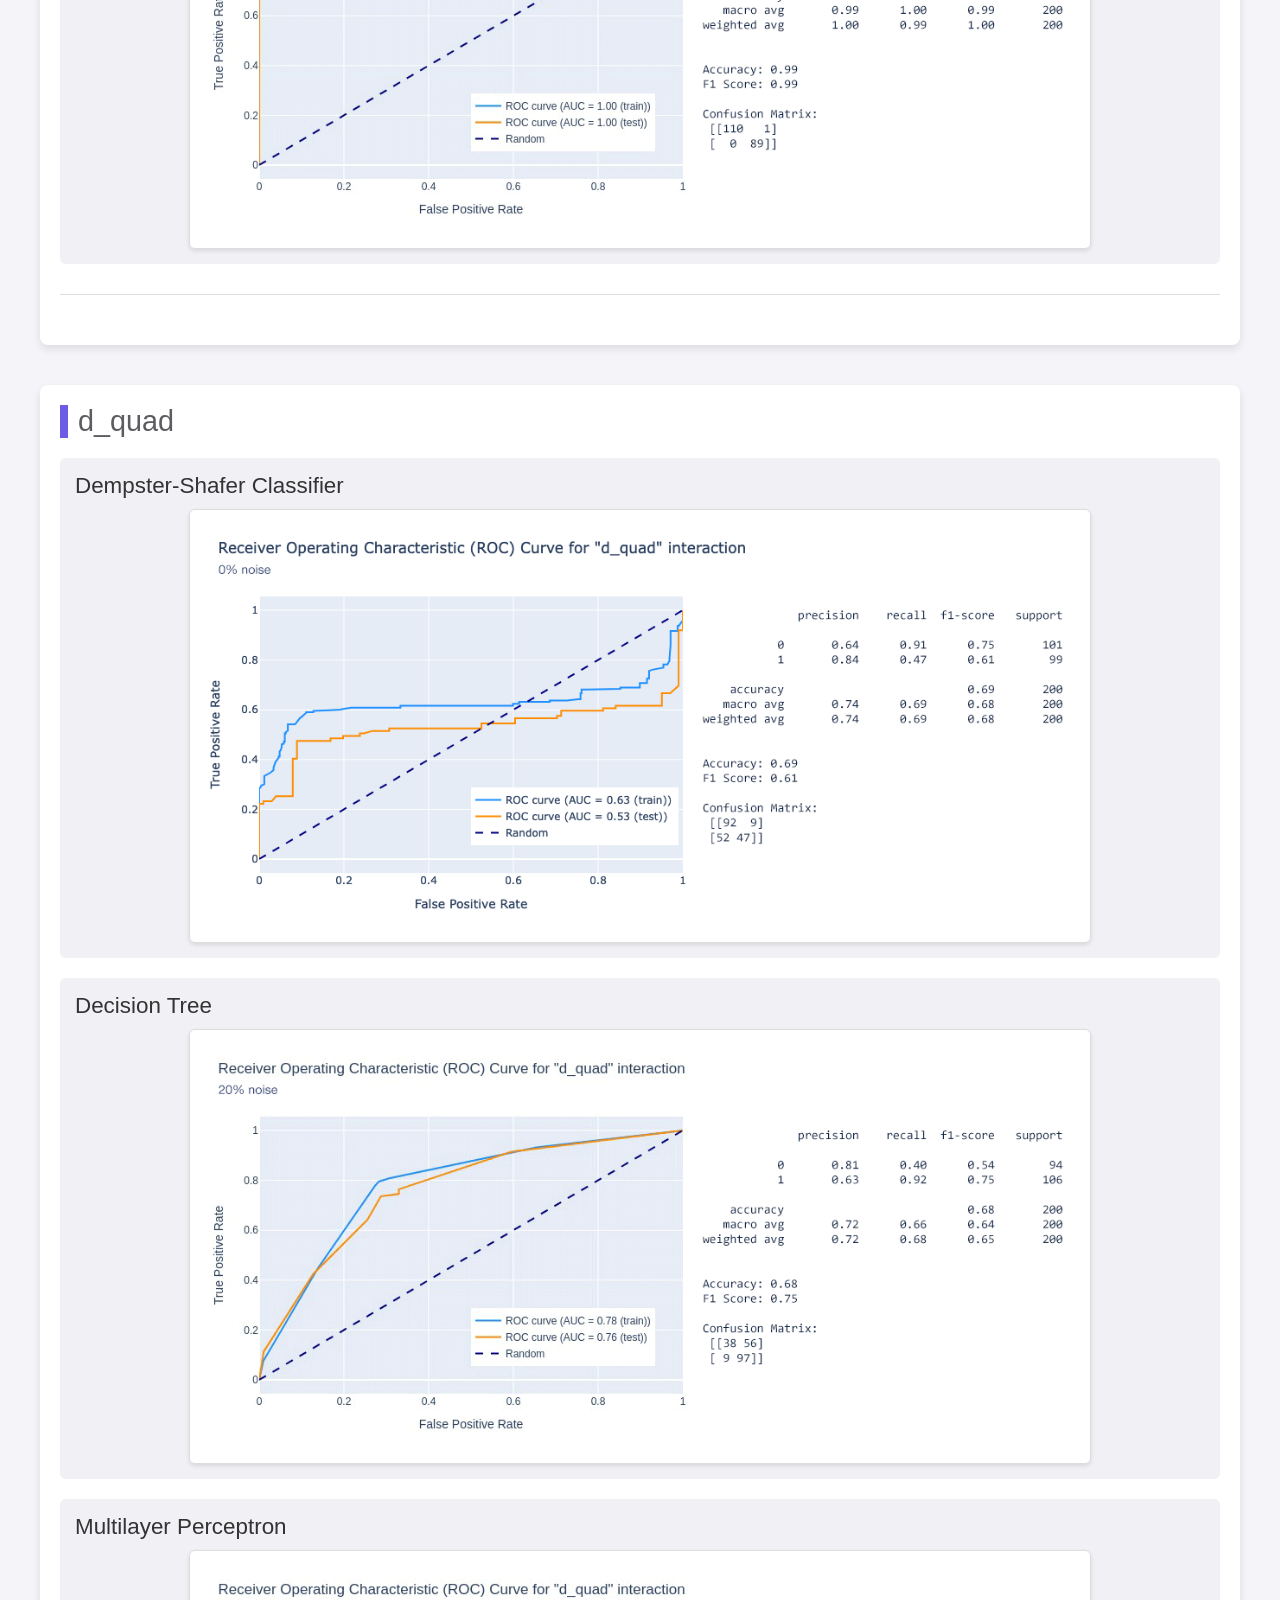
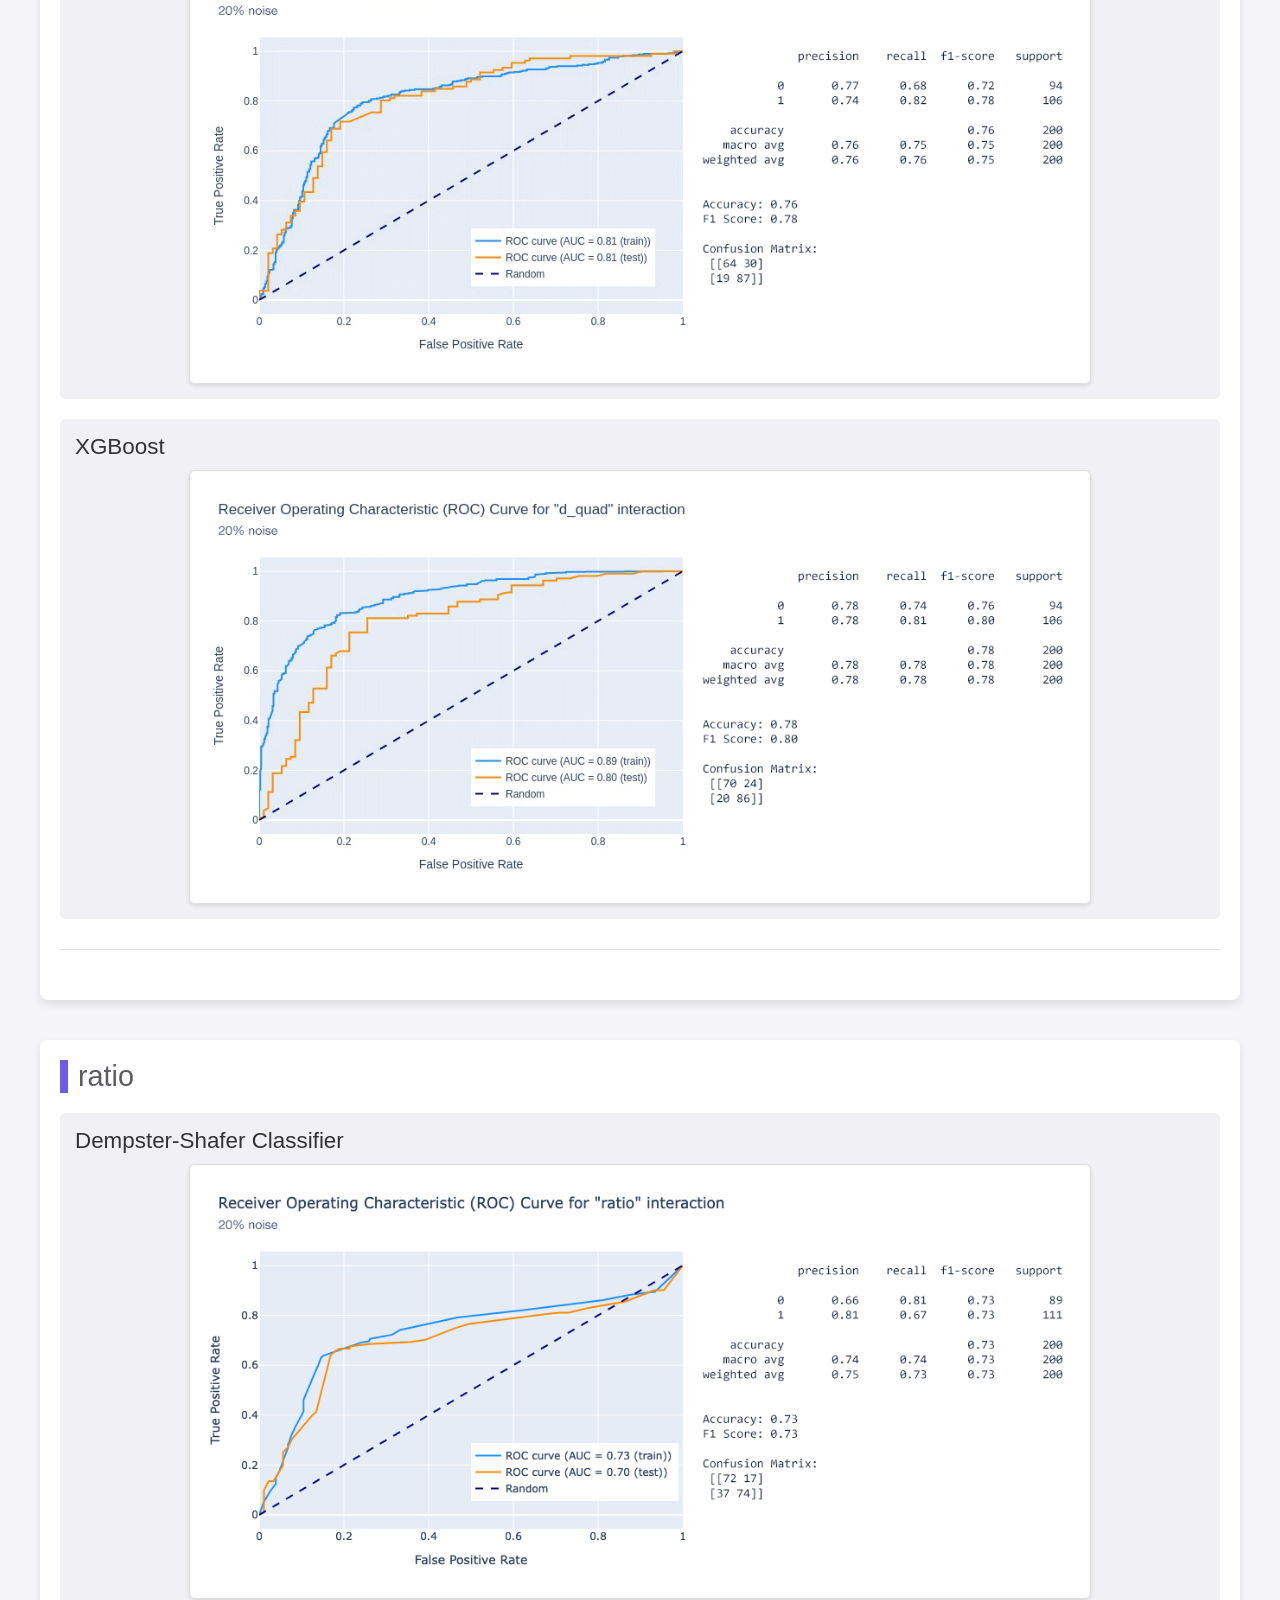
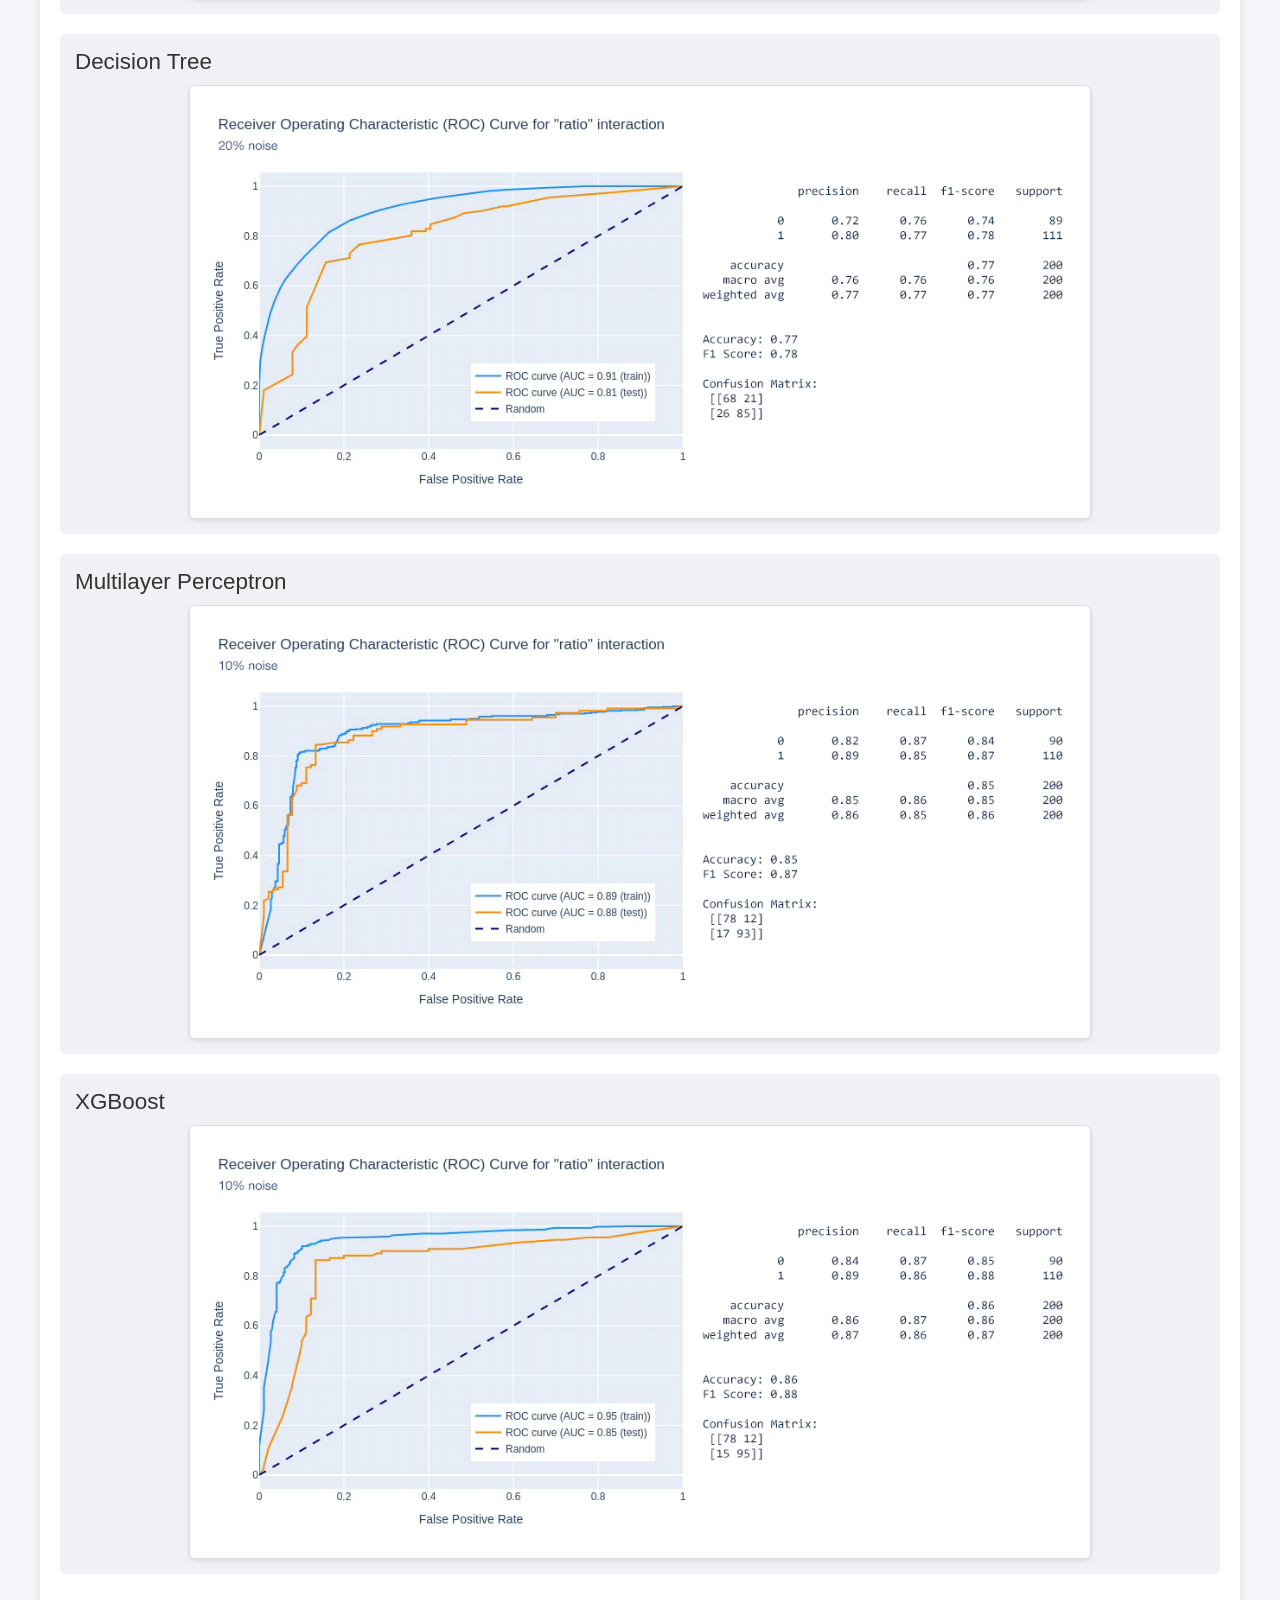
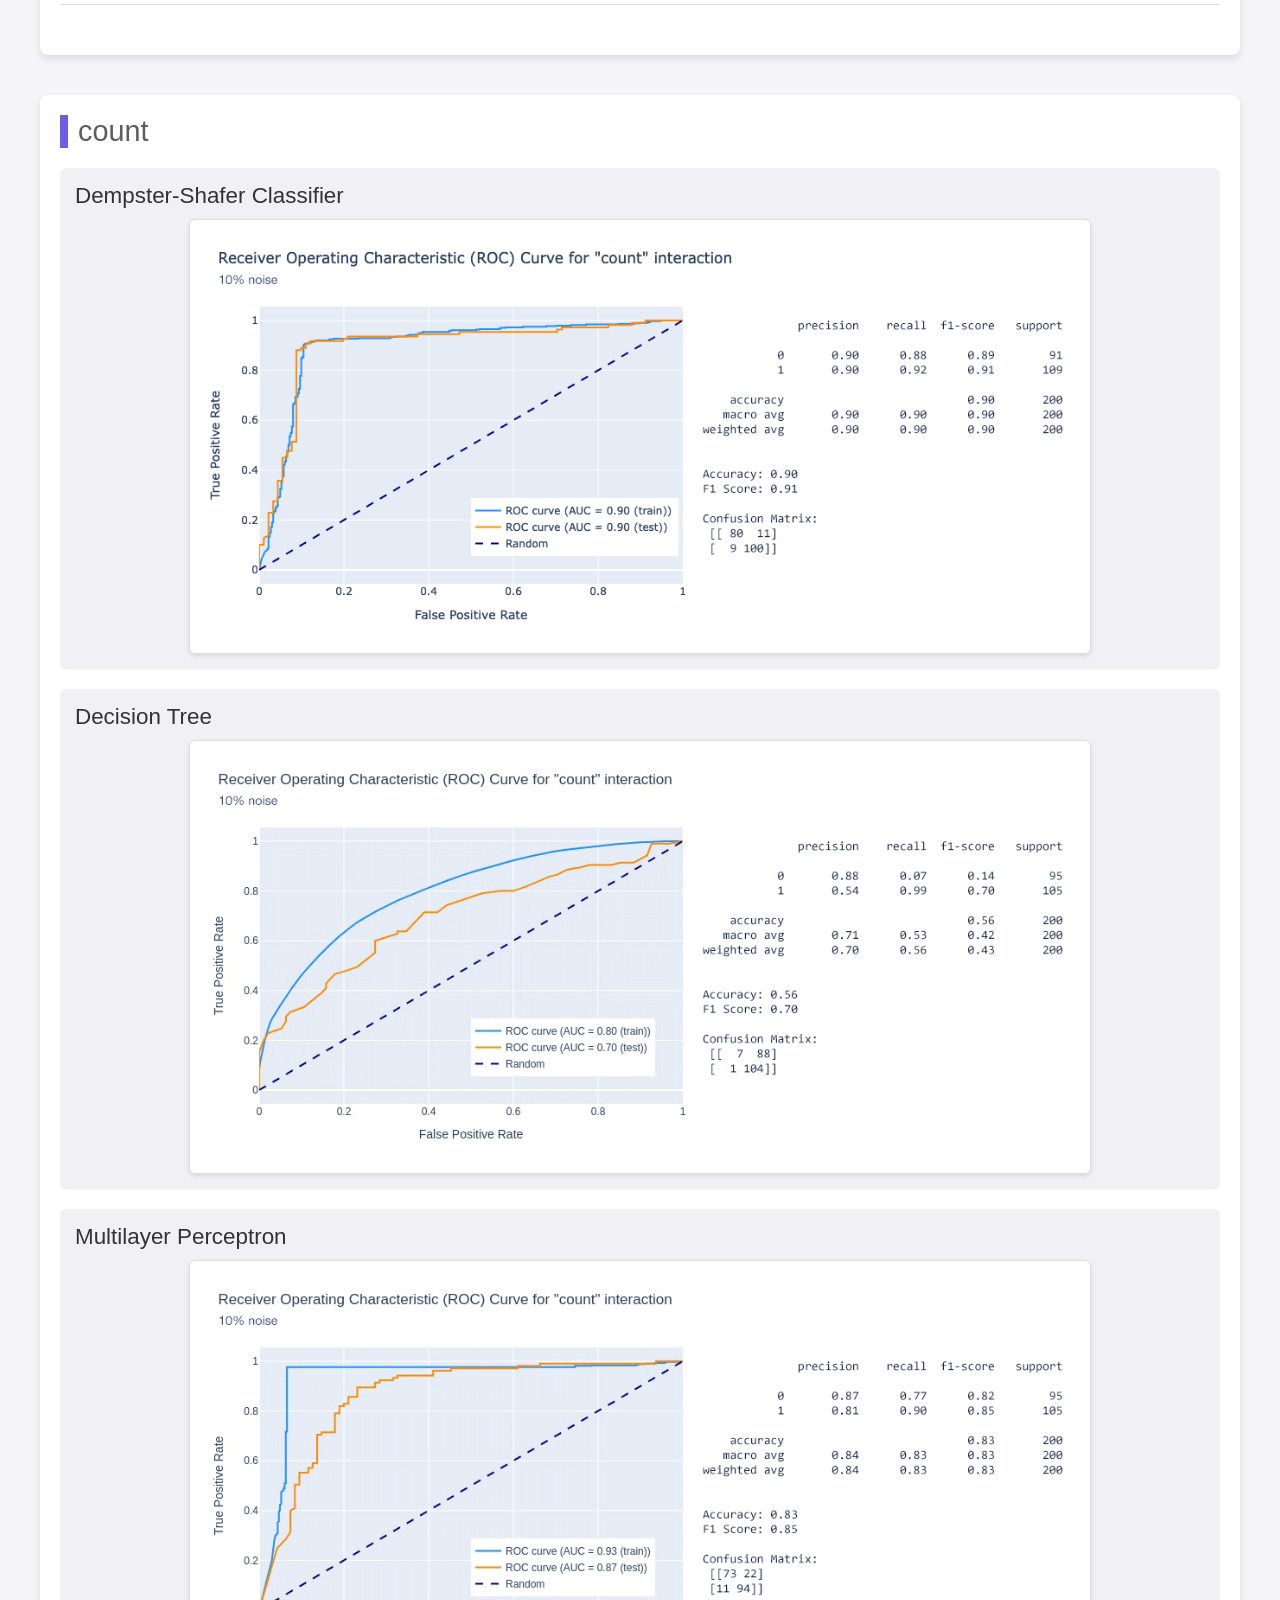
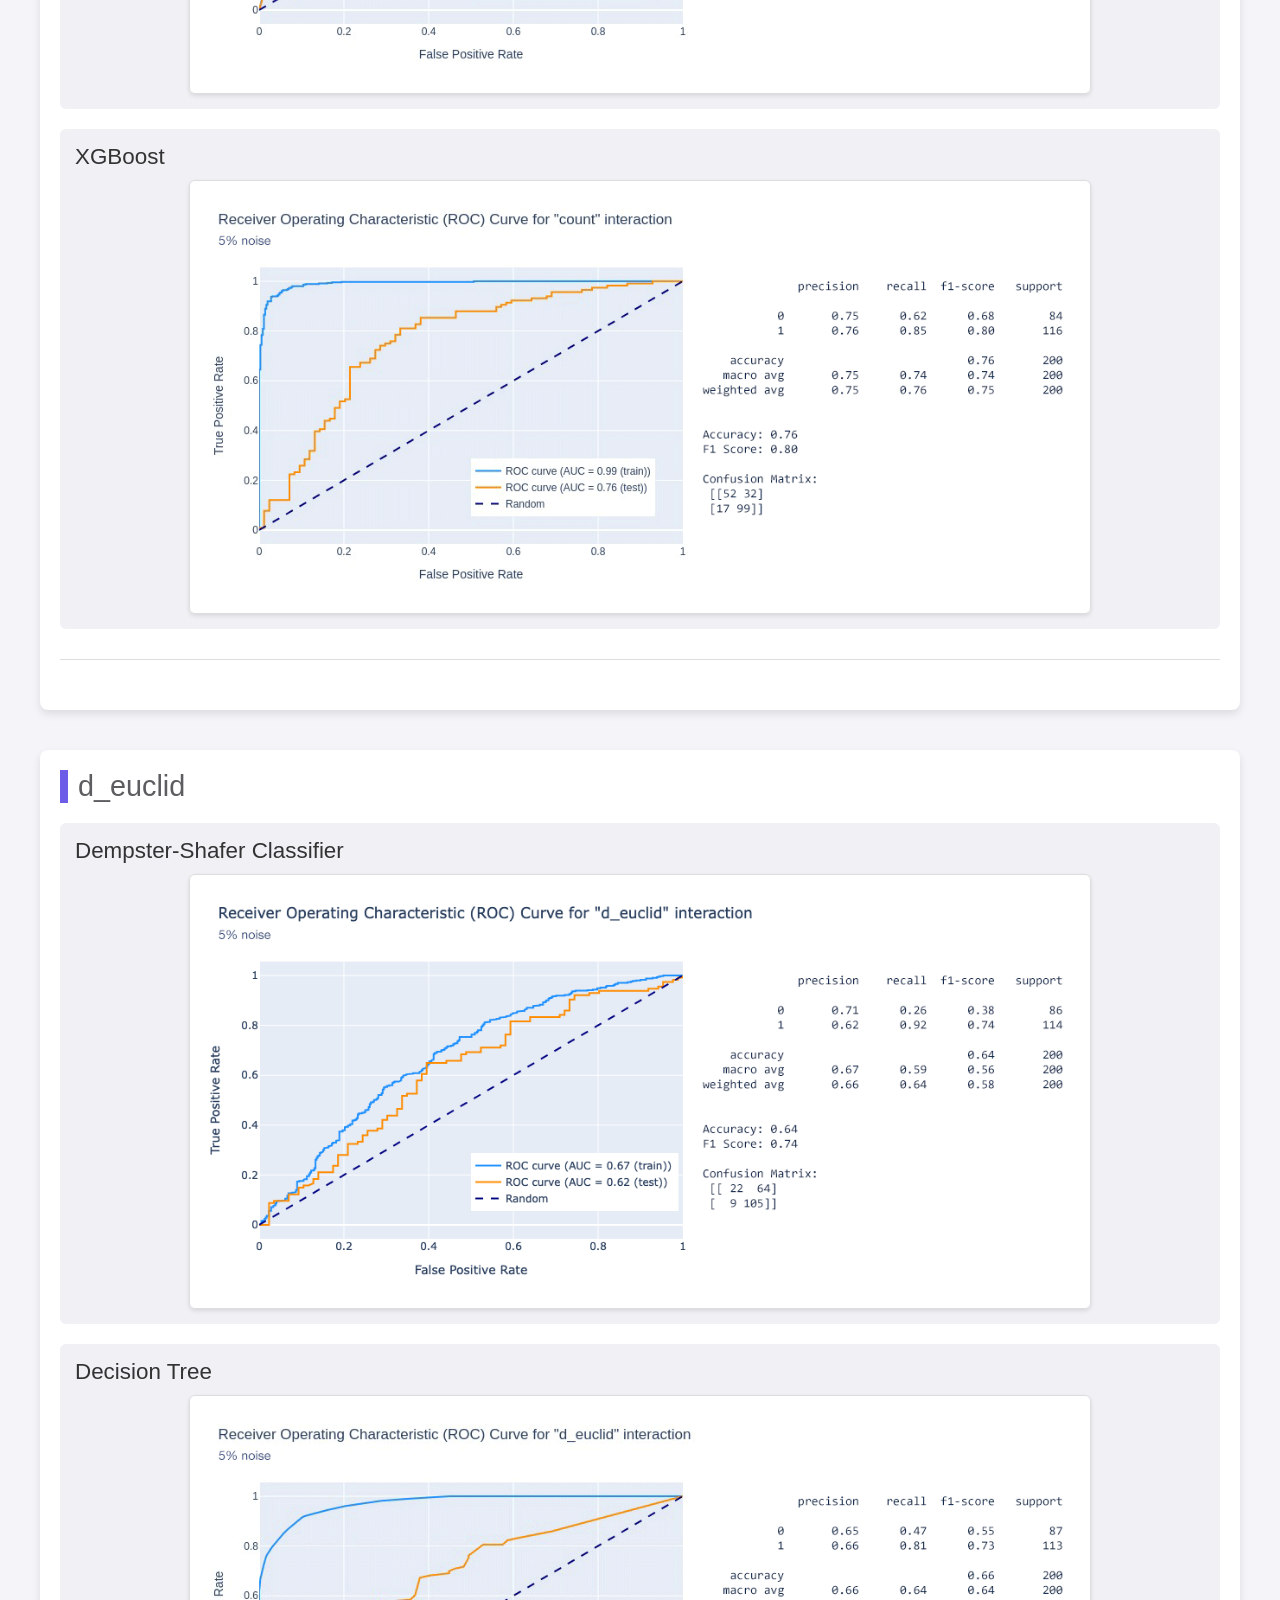
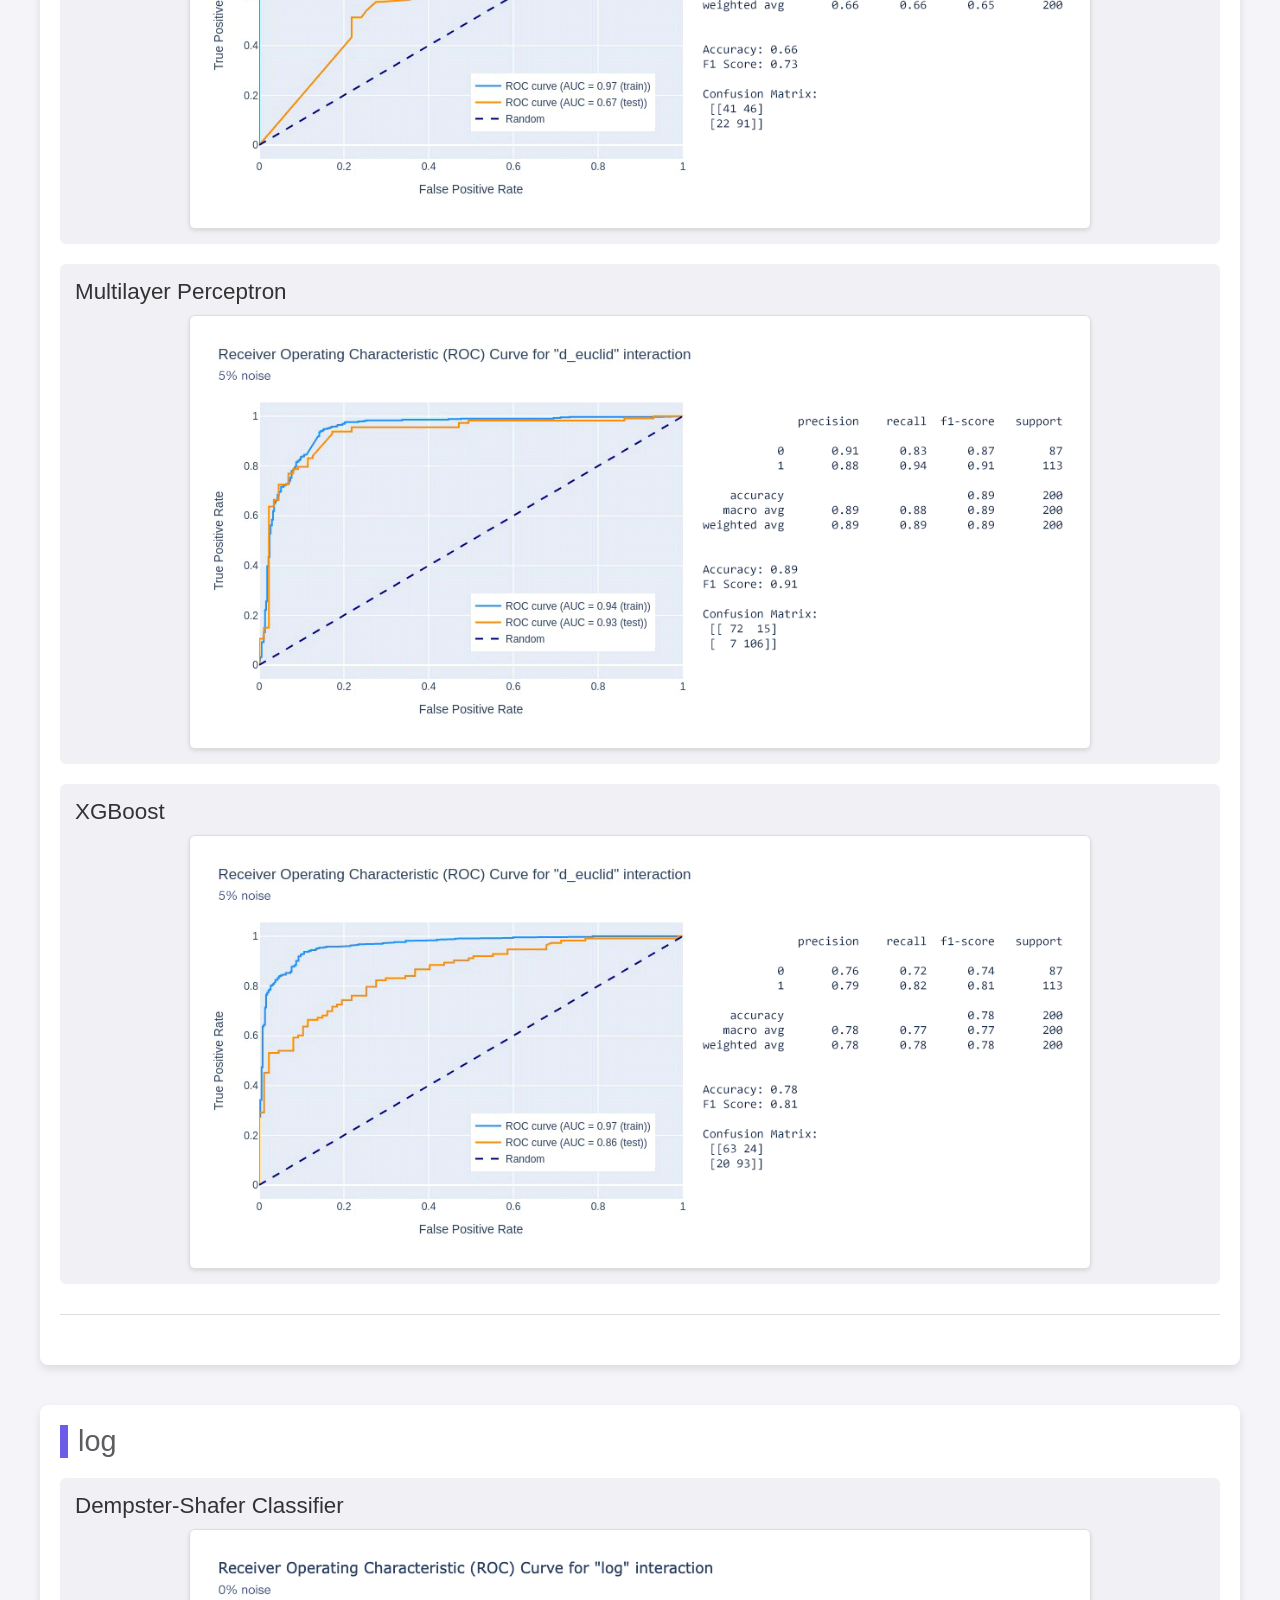
==== commit 36c871d2: "first commit" ====
--- a/index.html
+++ b/index.html
@@ -11,15 +11,15 @@
         <section class="relation-section">
             <h1 class="relation">max</h1>
             <div class="model-section">
-                <h2 class="model">DSGD</h2>
+                <h2 class="model">Dempster-Shafer Classifier</h2>
                 <img class="animation" src="./DSGD/max.gif" alt="max in DSGD">
             </div>
             <div class="model-section">
-                <h2 class="model">DT</h2>
+                <h2 class="model">Decision Tree</h2>
                 <img class="animation" src="./DT/max.gif" alt="max in DT">
             </div>
             <div class="model-section">
-                <h2 class="model">MLP</h2>
+                <h2 class="model">Multilayer Perceptron</h2>
                 <img class="animation" src="./MLP/max.gif" alt="max in MLP">
             </div>
             <div class="model-section">
@@ -31,15 +31,15 @@
         <section class="relation-section">
             <h1 class="relation">r_diff</h1>
             <div class="model-section">
-                <h2 class="model">DSGD</h2>
+                <h2 class="model">Dempster-Shafer Classifier</h2>
                 <img class="animation" src="./DSGD/r_diff.gif" alt="r_diff in DSGD">
             </div>
             <div class="model-section">
-                <h2 class="model">DT</h2>
+                <h2 class="model">Decision Tree</h2>
                 <img class="animation" src="./DT/r_diff.gif" alt="r_diff in DT">
             </div>
             <div class="model-section">
-                <h2 class="model">MLP</h2>
+                <h2 class="model">Multilayer Perceptron</h2>
                 <img class="animation" src="./MLP/r_diff.gif" alt="r_diff in MLP">
             </div>
             <div class="model-section">
@@ -51,15 +51,15 @@
         <section class="relation-section">
             <h1 class="relation">poly</h1>
             <div class="model-section">
-                <h2 class="model">DSGD</h2>
+                <h2 class="model">Dempster-Shafer Classifier</h2>
                 <img class="animation" src="./DSGD/poly.gif" alt="poly in DSGD">
             </div>
             <div class="model-section">
-                <h2 class="model">DT</h2>
+                <h2 class="model">Decision Tree</h2>
                 <img class="animation" src="./DT/poly.gif" alt="poly in DT">
             </div>
             <div class="model-section">
-                <h2 class="model">MLP</h2>
+                <h2 class="model">Multilayer Perceptron</h2>
                 <img class="animation" src="./MLP/poly.gif" alt="poly in MLP">
             </div>
             <div class="model-section">
@@ -71,15 +71,15 @@
         <section class="relation-section">
             <h1 class="relation">d_quad</h1>
             <div class="model-section">
-                <h2 class="model">DSGD</h2>
+                <h2 class="model">Dempster-Shafer Classifier</h2>
                 <img class="animation" src="./DSGD/d_quad.gif" alt="d_quad in DSGD">
             </div>
             <div class="model-section">
-                <h2 class="model">DT</h2>
+                <h2 class="model">Decision Tree</h2>
                 <img class="animation" src="./DT/d_quad.gif" alt="d_quad in DT">
             </div>
             <div class="model-section">
-                <h2 class="model">MLP</h2>
+                <h2 class="model">Multilayer Perceptron</h2>
                 <img class="animation" src="./MLP/d_quad.gif" alt="d_quad in MLP">
             </div>
             <div class="model-section">
@@ -91,15 +91,15 @@
         <section class="relation-section">
             <h1 class="relation">ratio</h1>
             <div class="model-section">
-                <h2 class="model">DSGD</h2>
+                <h2 class="model">Dempster-Shafer Classifier</h2>
                 <img class="animation" src="./DSGD/ratio.gif" alt="ratio in DSGD">
             </div>
             <div class="model-section">
-                <h2 class="model">DT</h2>
+                <h2 class="model">Decision Tree</h2>
                 <img class="animation" src="./DT/ratio.gif" alt="ratio in DT">
             </div>
             <div class="model-section">
-                <h2 class="model">MLP</h2>
+                <h2 class="model">Multilayer Perceptron</h2>
                 <img class="animation" src="./MLP/ratio.gif" alt="ratio in MLP">
             </div>
             <div class="model-section">
@@ -111,15 +111,15 @@
         <section class="relation-section">
             <h1 class="relation">count</h1>
             <div class="model-section">
-                <h2 class="model">DSGD</h2>
+                <h2 class="model">Dempster-Shafer Classifier</h2>
                 <img class="animation" src="./DSGD/count.gif" alt="count in DSGD">
             </div>
             <div class="model-section">
-                <h2 class="model">DT</h2>
+                <h2 class="model">Decision Tree</h2>
                 <img class="animation" src="./DT/count.gif" alt="count in DT">
             </div>
             <div class="model-section">
-                <h2 class="model">MLP</h2>
+                <h2 class="model">Multilayer Perceptron</h2>
                 <img class="animation" src="./MLP/count.gif" alt="count in MLP">
             </div>
             <div class="model-section">
@@ -131,15 +131,15 @@
         <section class="relation-section">
             <h1 class="relation">d_euclid</h1>
             <div class="model-section">
-                <h2 class="model">DSGD</h2>
+                <h2 class="model">Dempster-Shafer Classifier</h2>
                 <img class="animation" src="./DSGD/d_euclid.gif" alt="d_euclid in DSGD">
             </div>
             <div class="model-section">
-                <h2 class="model">DT</h2>
+                <h2 class="model">Decision Tree</h2>
                 <img class="animation" src="./DT/d_euclid.gif" alt="d_euclid in DT">
             </div>
             <div class="model-section">
-                <h2 class="model">MLP</h2>
+                <h2 class="model">Multilayer Perceptron</h2>
                 <img class="animation" src="./MLP/d_euclid.gif" alt="d_euclid in MLP">
             </div>
             <div class="model-section">
@@ -151,15 +151,15 @@
         <section class="relation-section">
             <h1 class="relation">log</h1>
             <div class="model-section">
-                <h2 class="model">DSGD</h2>
+                <h2 class="model">Dempster-Shafer Classifier</h2>
                 <img class="animation" src="./DSGD/log.gif" alt="log in DSGD">
             </div>
             <div class="model-section">
-                <h2 class="model">DT</h2>
+                <h2 class="model">Decision Tree</h2>
                 <img class="animation" src="./DT/log.gif" alt="log in DT">
             </div>
             <div class="model-section">
-                <h2 class="model">MLP</h2>
+                <h2 class="model">Multilayer Perceptron</h2>
                 <img class="animation" src="./MLP/log.gif" alt="log in MLP">
             </div>
             <div class="model-section">
@@ -171,15 +171,15 @@
         <section class="relation-section">
             <h1 class="relation">mult</h1>
             <div class="model-section">
-                <h2 class="model">DSGD</h2>
+                <h2 class="model">Dempster-Shafer Classifier</h2>
                 <img class="animation" src="./DSGD/mult.gif" alt="mult in DSGD">
             </div>
             <div class="model-section">
-                <h2 class="model">DT</h2>
+                <h2 class="model">Decision Tree</h2>
                 <img class="animation" src="./DT/mult.gif" alt="mult in DT">
             </div>
             <div class="model-section">
-                <h2 class="model">MLP</h2>
+                <h2 class="model">Multilayer Perceptron</h2>
                 <img class="animation" src="./MLP/mult.gif" alt="mult in MLP">
             </div>
             <div class="model-section">
@@ -191,15 +191,15 @@
         <section class="relation-section">
             <h1 class="relation">square</h1>
             <div class="model-section">
-                <h2 class="model">DSGD</h2>
+                <h2 class="model">Dempster-Shafer Classifier</h2>
                 <img class="animation" src="./DSGD/square.gif" alt="square in DSGD">
             </div>
             <div class="model-section">
-                <h2 class="model">DT</h2>
+                <h2 class="model">Decision Tree</h2>
                 <img class="animation" src="./DT/square.gif" alt="square in DT">
             </div>
             <div class="model-section">
-                <h2 class="model">MLP</h2>
+                <h2 class="model">Multilayer Perceptron</h2>
                 <img class="animation" src="./MLP/square.gif" alt="square in MLP">
             </div>
             <div class="model-section">
@@ -211,15 +211,15 @@
         <section class="relation-section">
             <h1 class="relation">cube</h1>
             <div class="model-section">
-                <h2 class="model">DSGD</h2>
+                <h2 class="model">Dempster-Shafer Classifier</h2>
                 <img class="animation" src="./DSGD/cube.gif" alt="cube in DSGD">
             </div>
             <div class="model-section">
-                <h2 class="model">DT</h2>
+                <h2 class="model">Decision Tree</h2>
                 <img class="animation" src="./DT/cube.gif" alt="cube in DT">
             </div>
             <div class="model-section">
-                <h2 class="model">MLP</h2>
+                <h2 class="model">Multilayer Perceptron</h2>
                 <img class="animation" src="./MLP/cube.gif" alt="cube in MLP">
             </div>
             <div class="model-section">
@@ -231,15 +231,15 @@
         <section class="relation-section">
             <h1 class="relation">r_poly</h1>
             <div class="model-section">
-                <h2 class="model">DSGD</h2>
+                <h2 class="model">Dempster-Shafer Classifier</h2>
                 <img class="animation" src="./DSGD/r_poly.gif" alt="r_poly in DSGD">
             </div>
             <div class="model-section">
-                <h2 class="model">DT</h2>
+                <h2 class="model">Decision Tree</h2>
                 <img class="animation" src="./DT/r_poly.gif" alt="r_poly in DT">
             </div>
             <div class="model-section">
-                <h2 class="model">MLP</h2>
+                <h2 class="model">Multilayer Perceptron</h2>
                 <img class="animation" src="./MLP/r_poly.gif" alt="r_poly in MLP">
             </div>
             <div class="model-section">
@@ -251,15 +251,15 @@
         <section class="relation-section">
             <h1 class="relation">diff</h1>
             <div class="model-section">
-                <h2 class="model">DSGD</h2>
+                <h2 class="model">Dempster-Shafer Classifier</h2>
                 <img class="animation" src="./DSGD/diff.gif" alt="diff in DSGD">
             </div>
             <div class="model-section">
-                <h2 class="model">DT</h2>
+                <h2 class="model">Decision Tree</h2>
                 <img class="animation" src="./DT/diff.gif" alt="diff in DT">
             </div>
             <div class="model-section">
-                <h2 class="model">MLP</h2>
+                <h2 class="model">Multilayer Perceptron</h2>
                 <img class="animation" src="./MLP/diff.gif" alt="diff in MLP">
             </div>
             <div class="model-section">
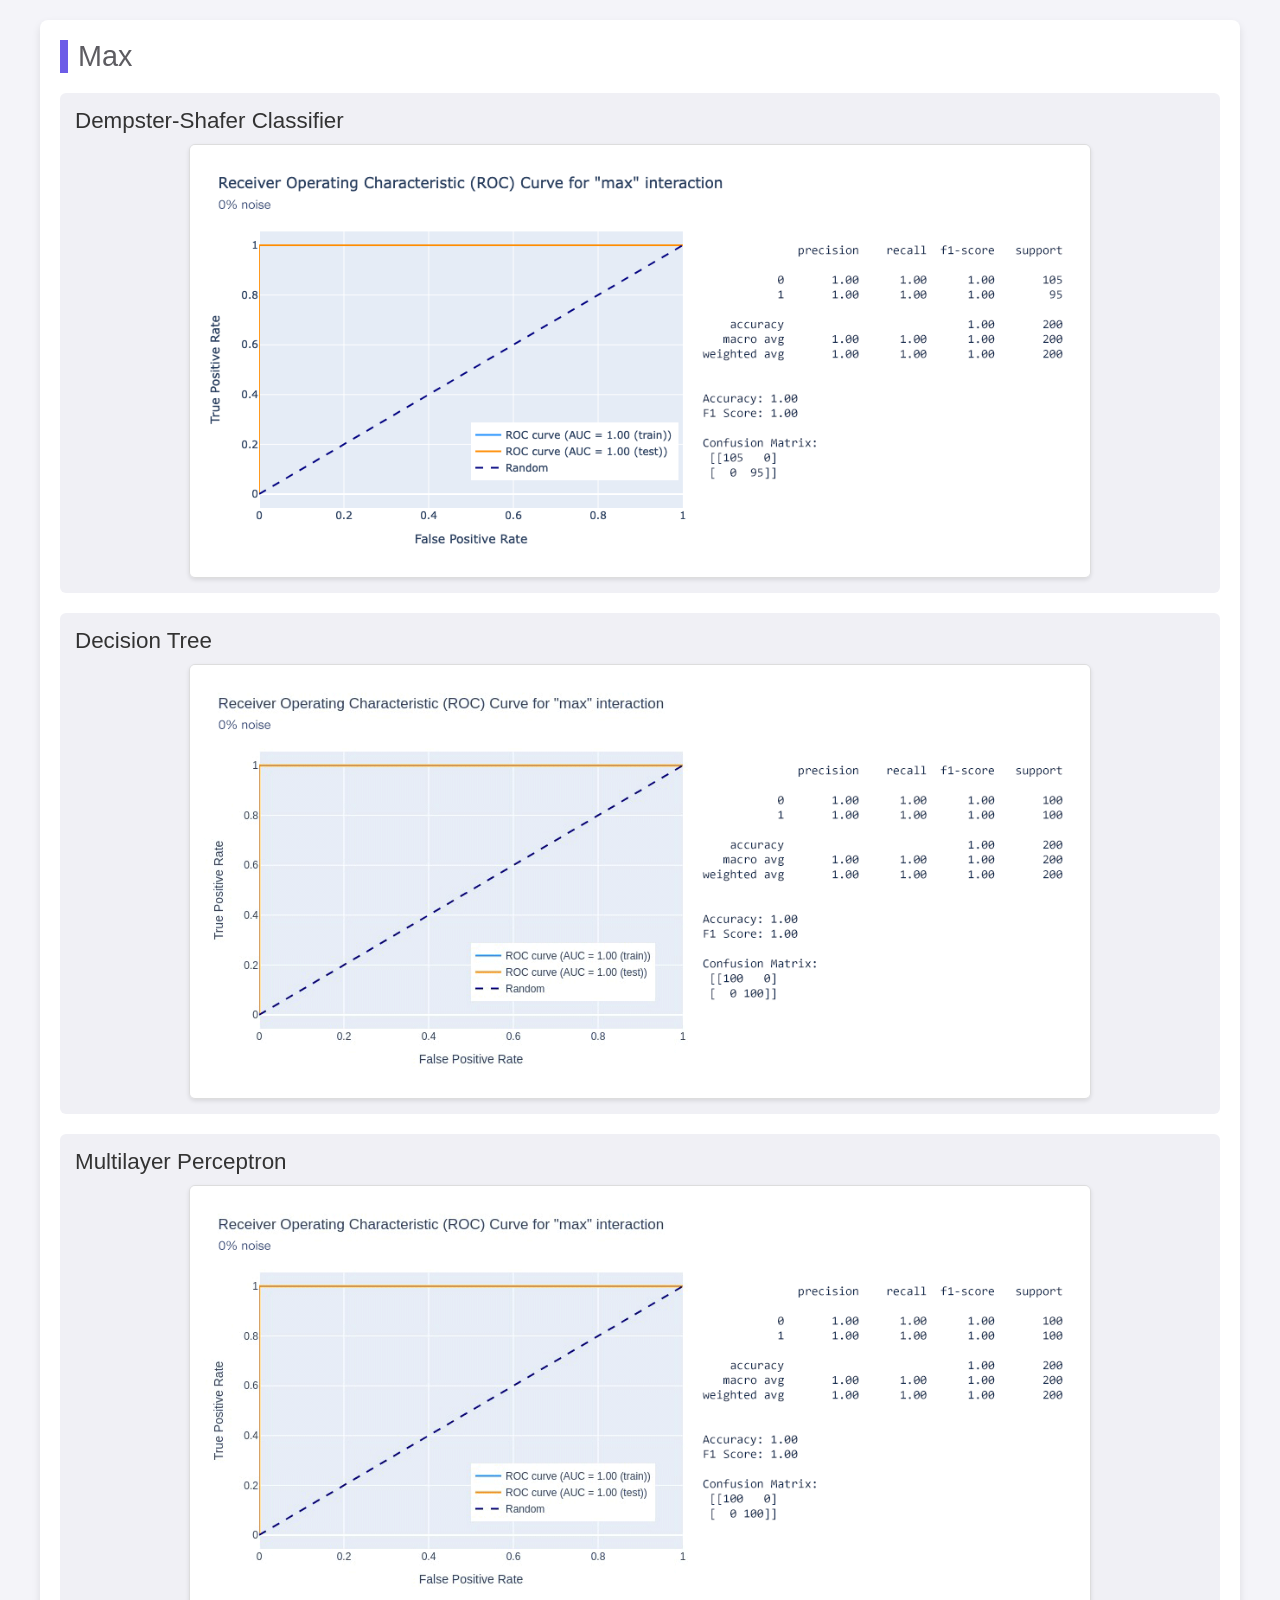
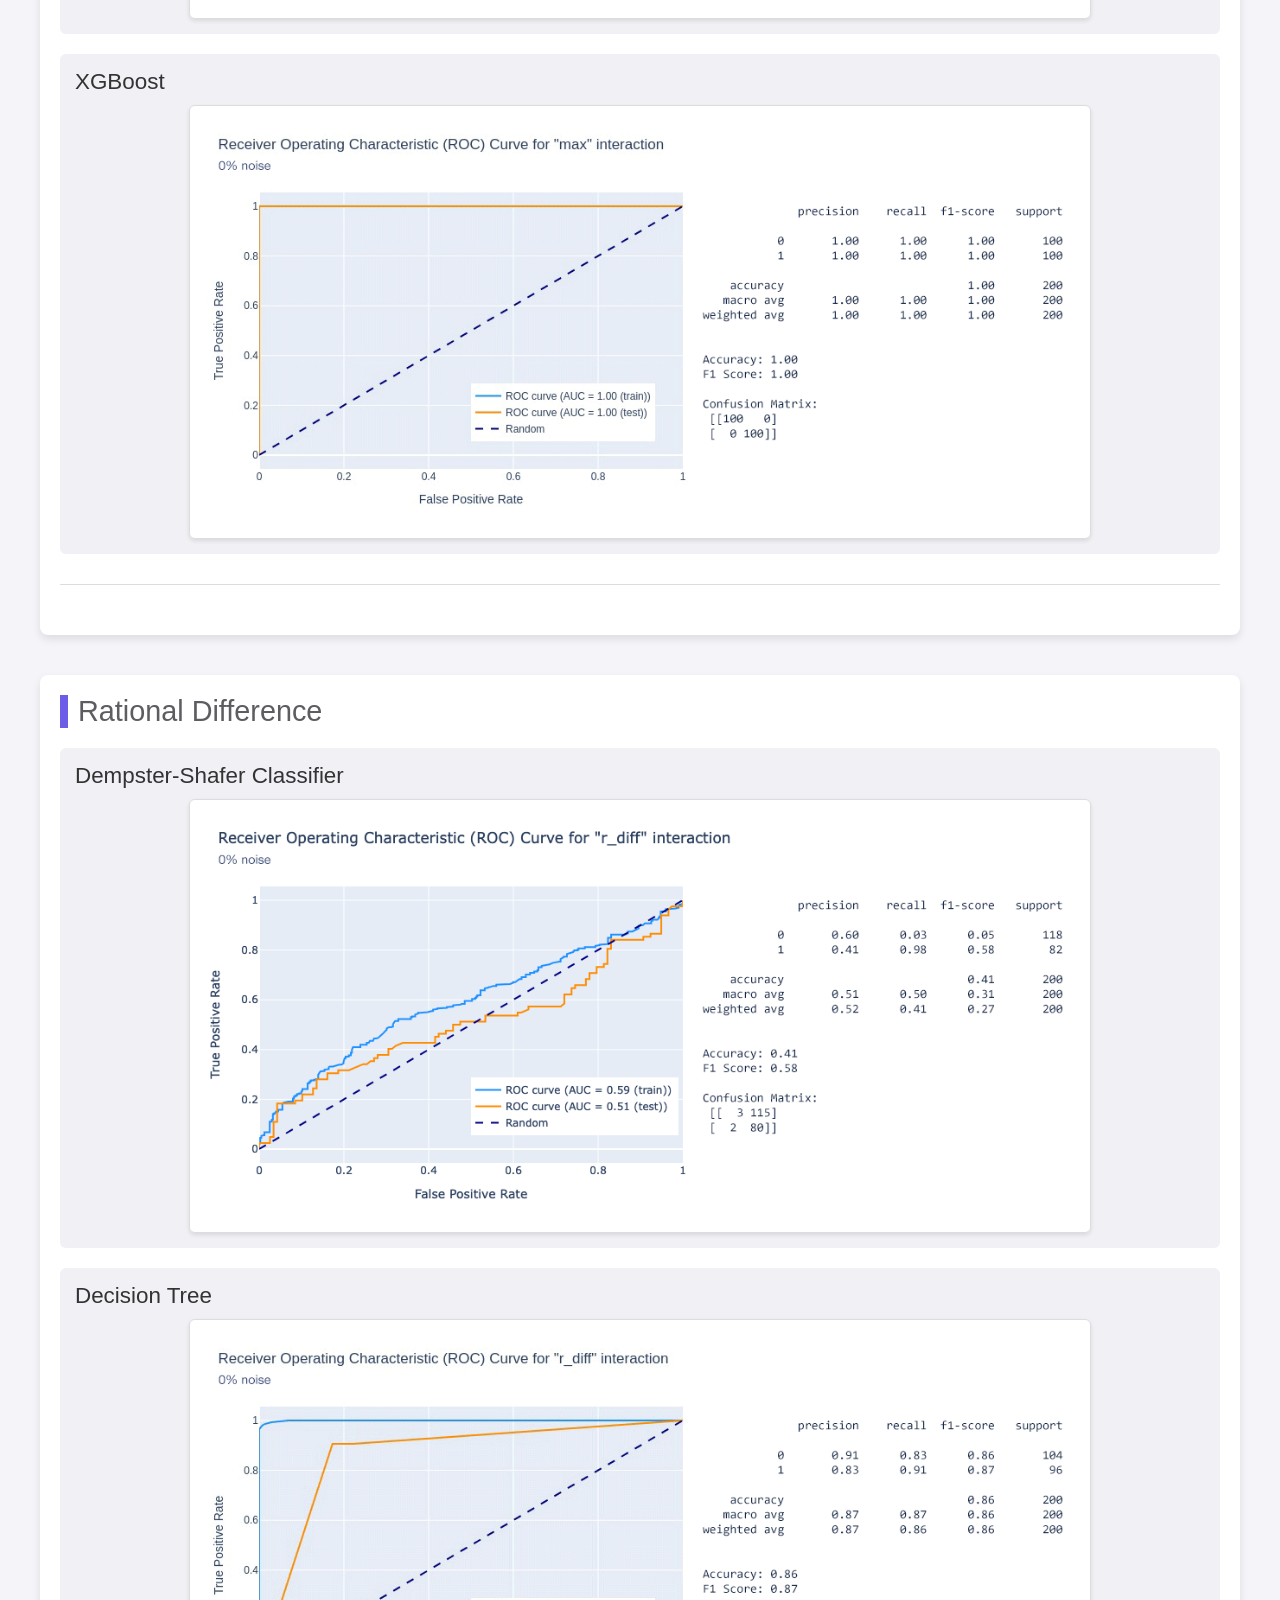
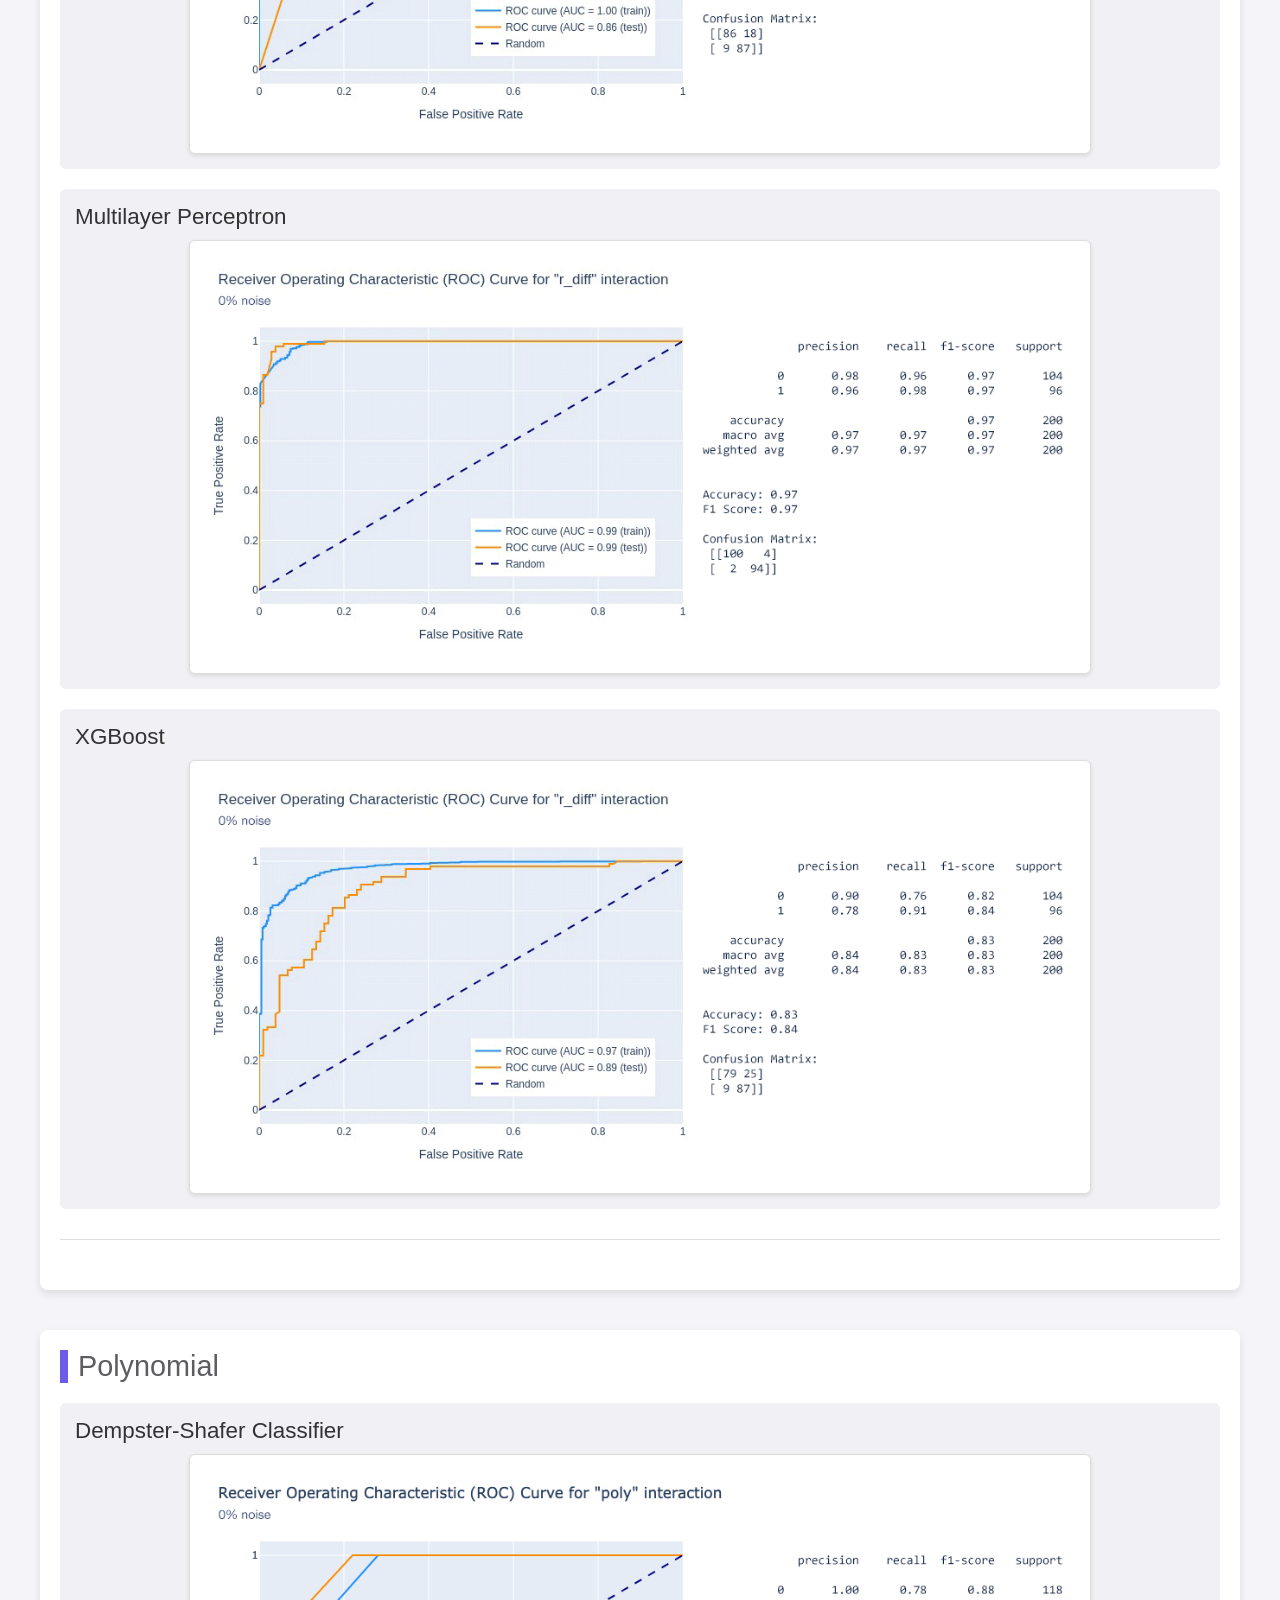
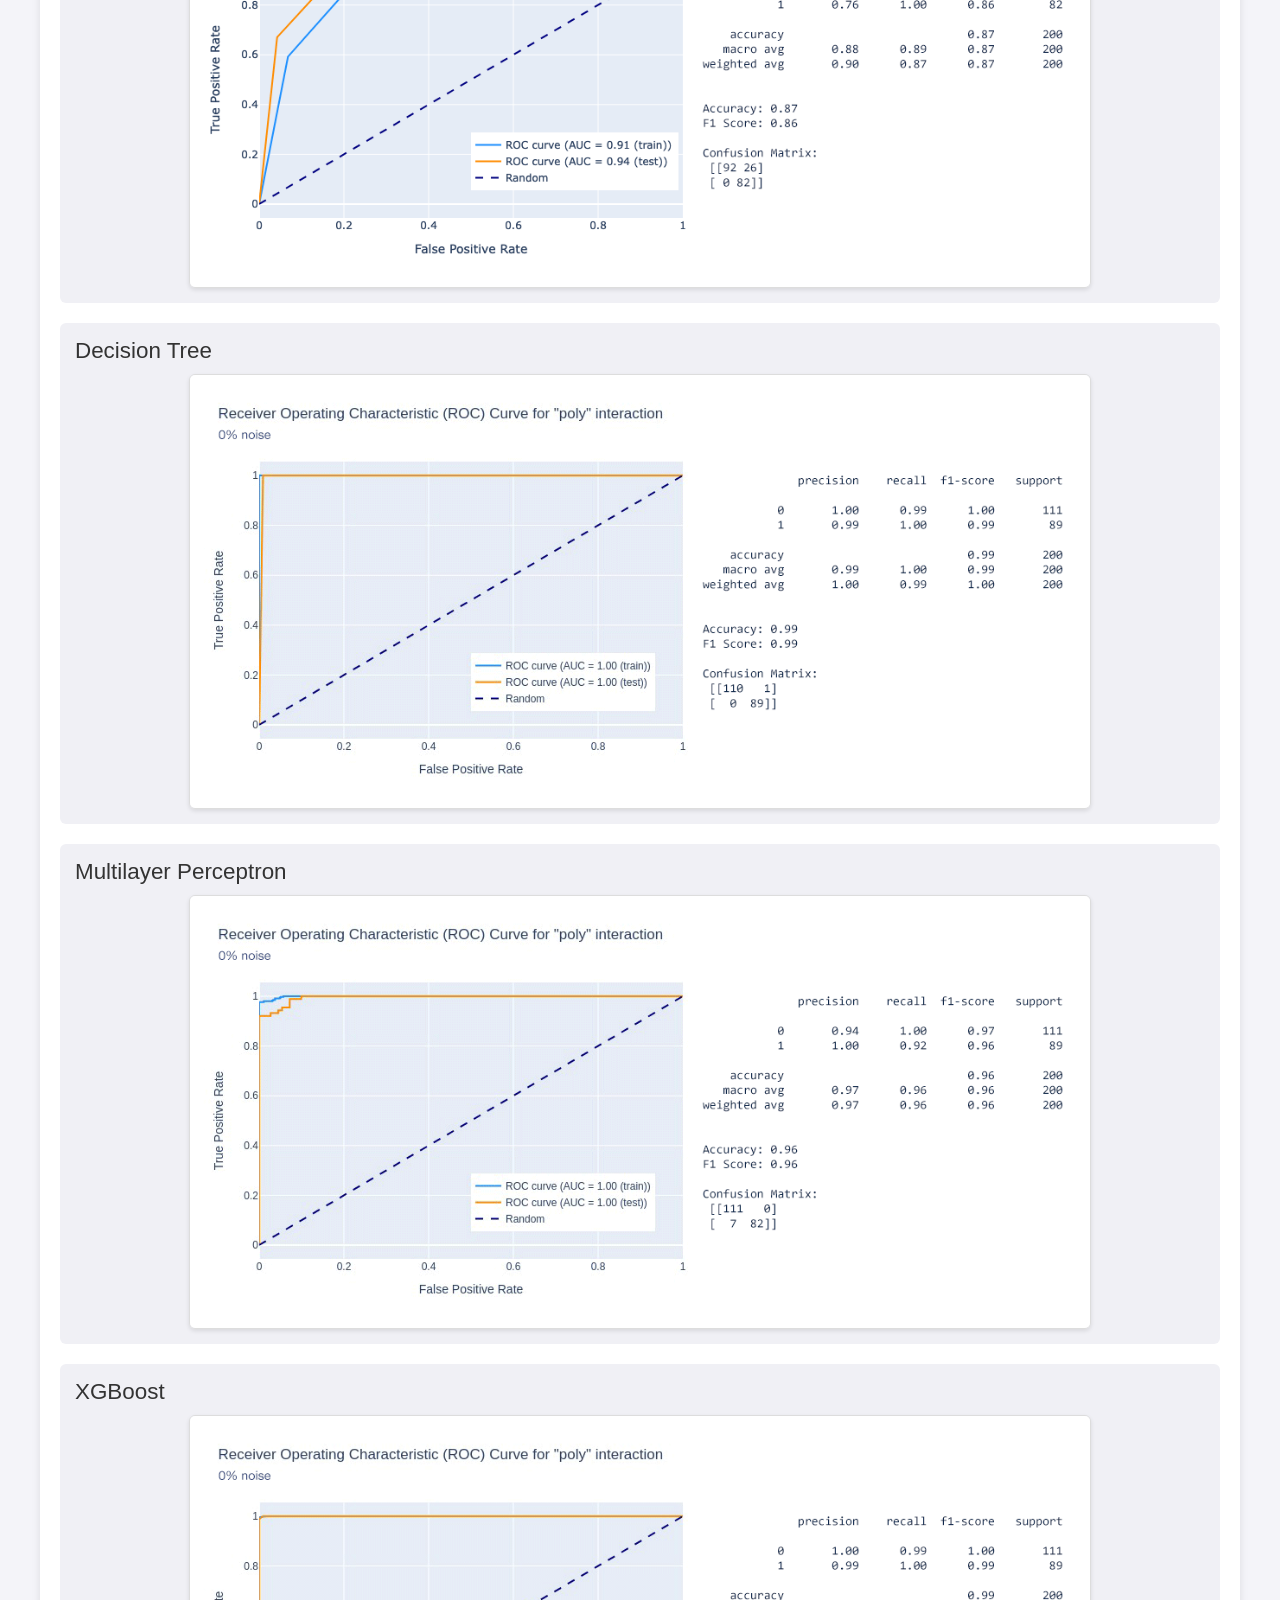
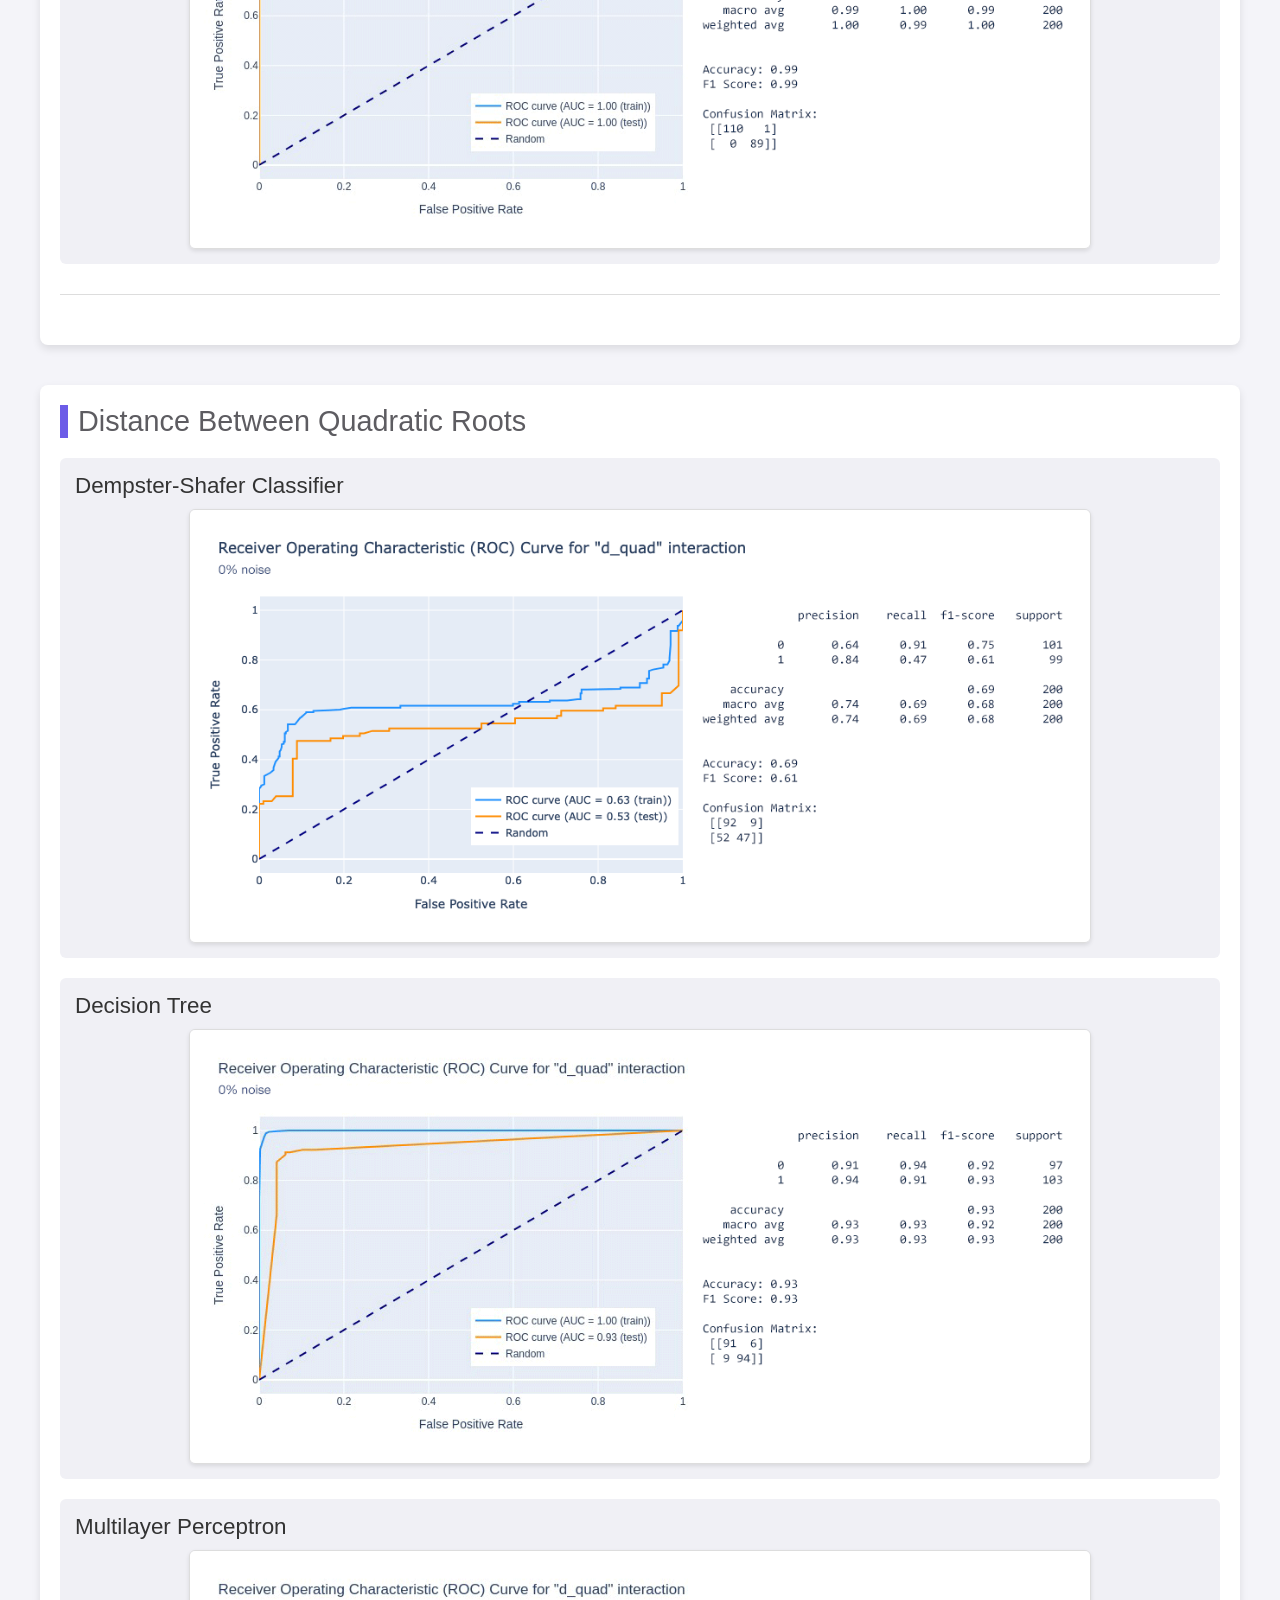
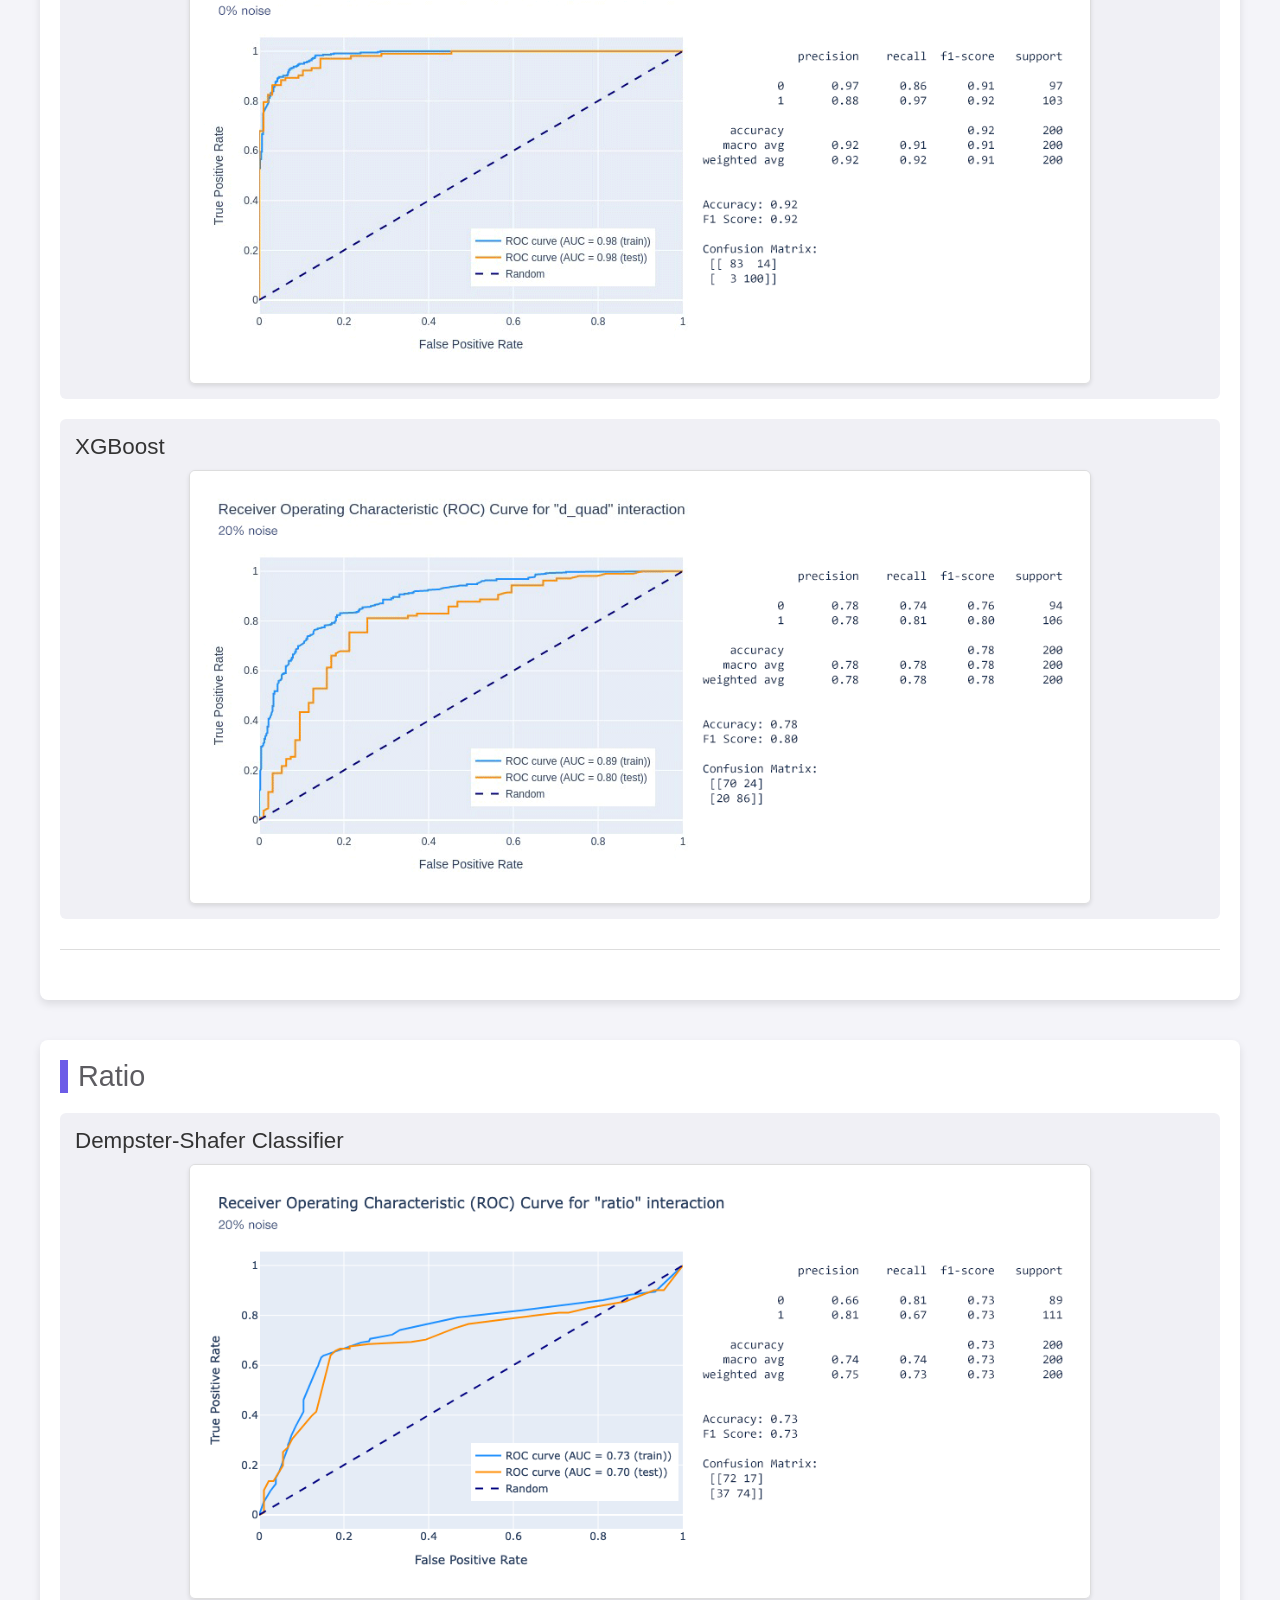
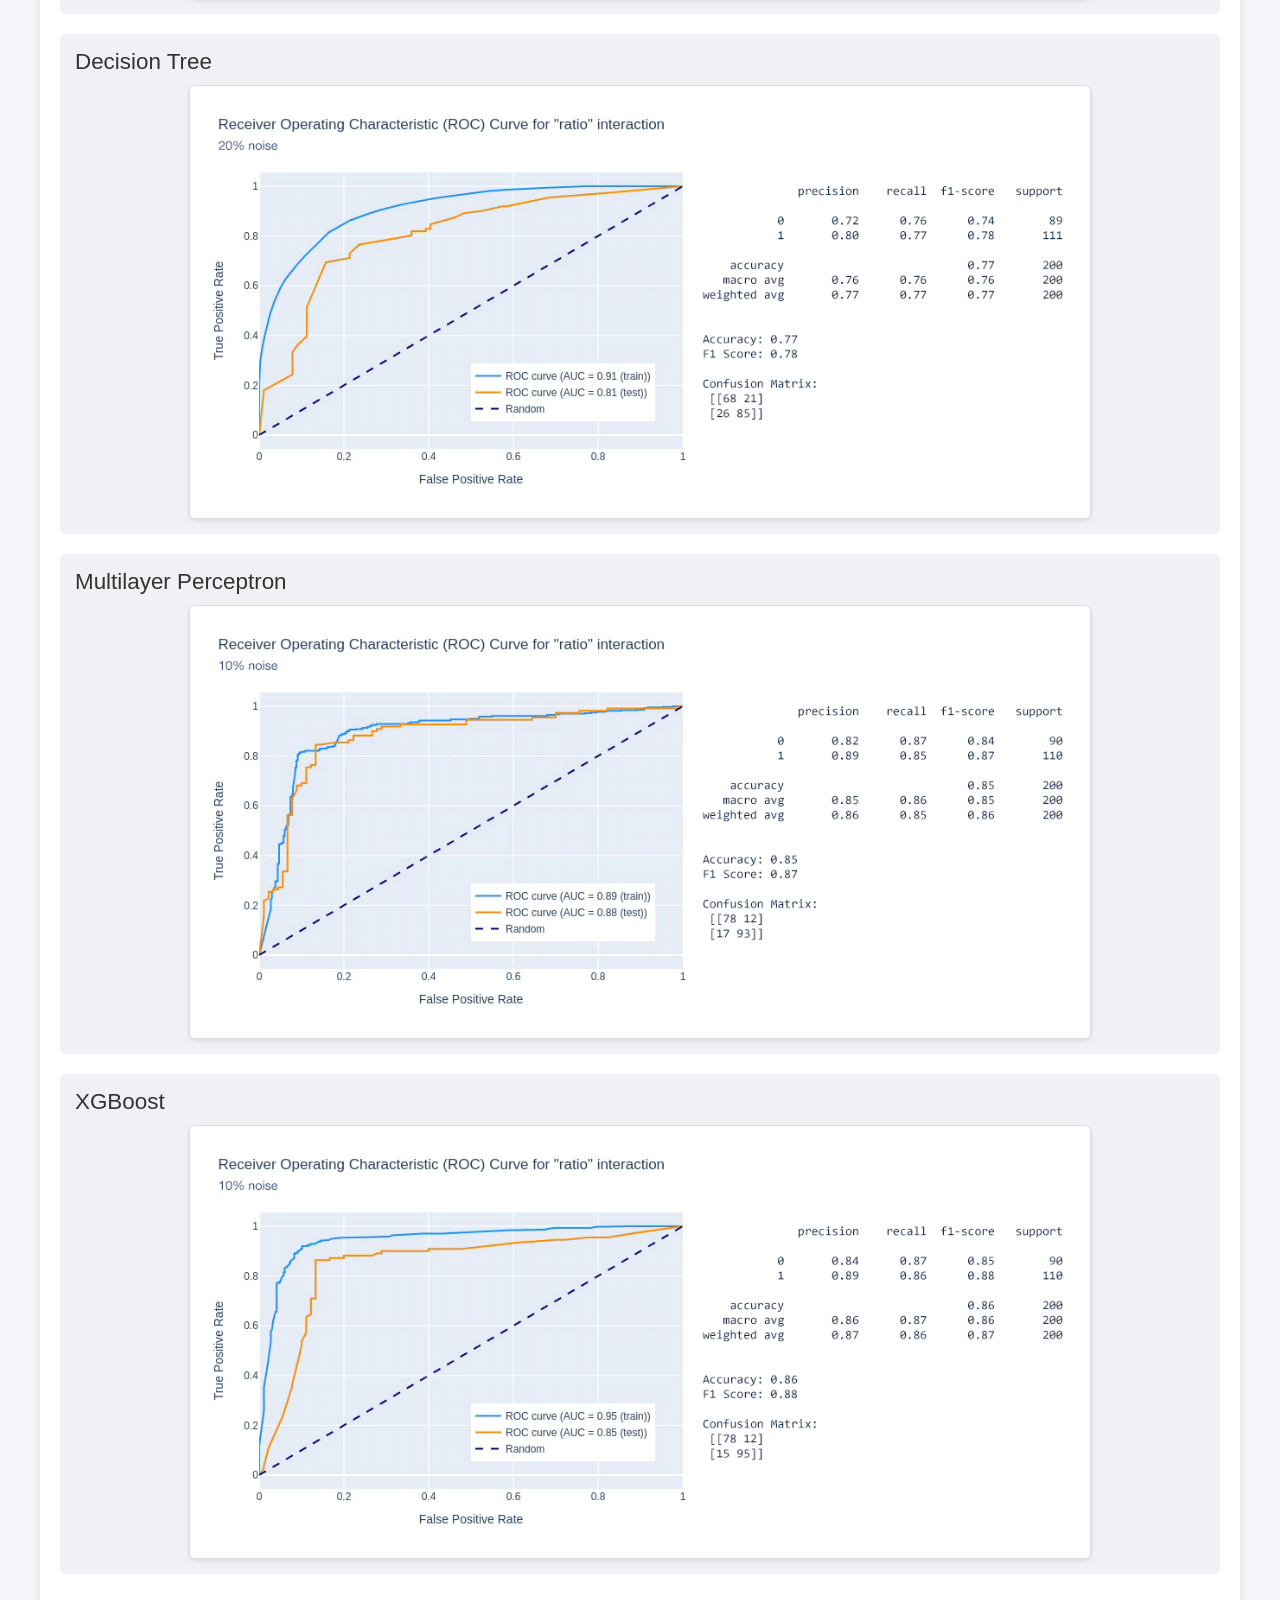
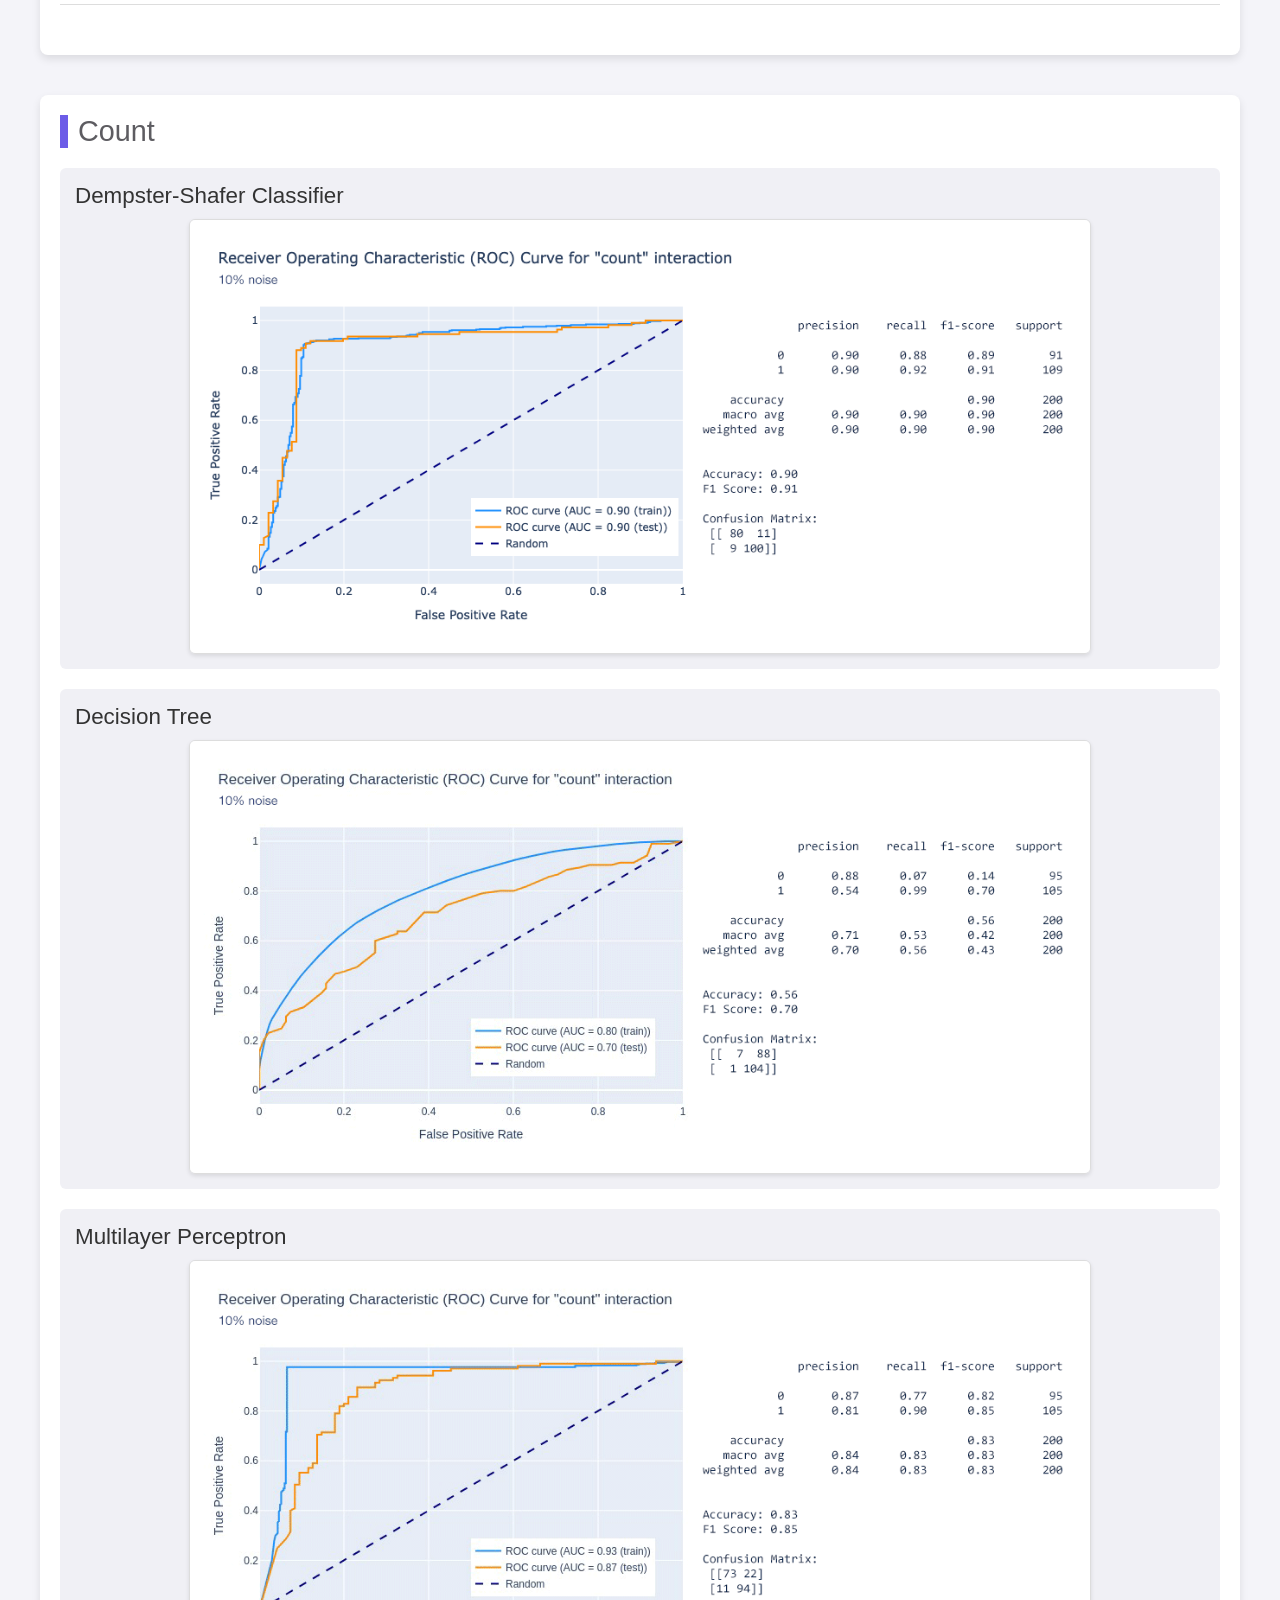
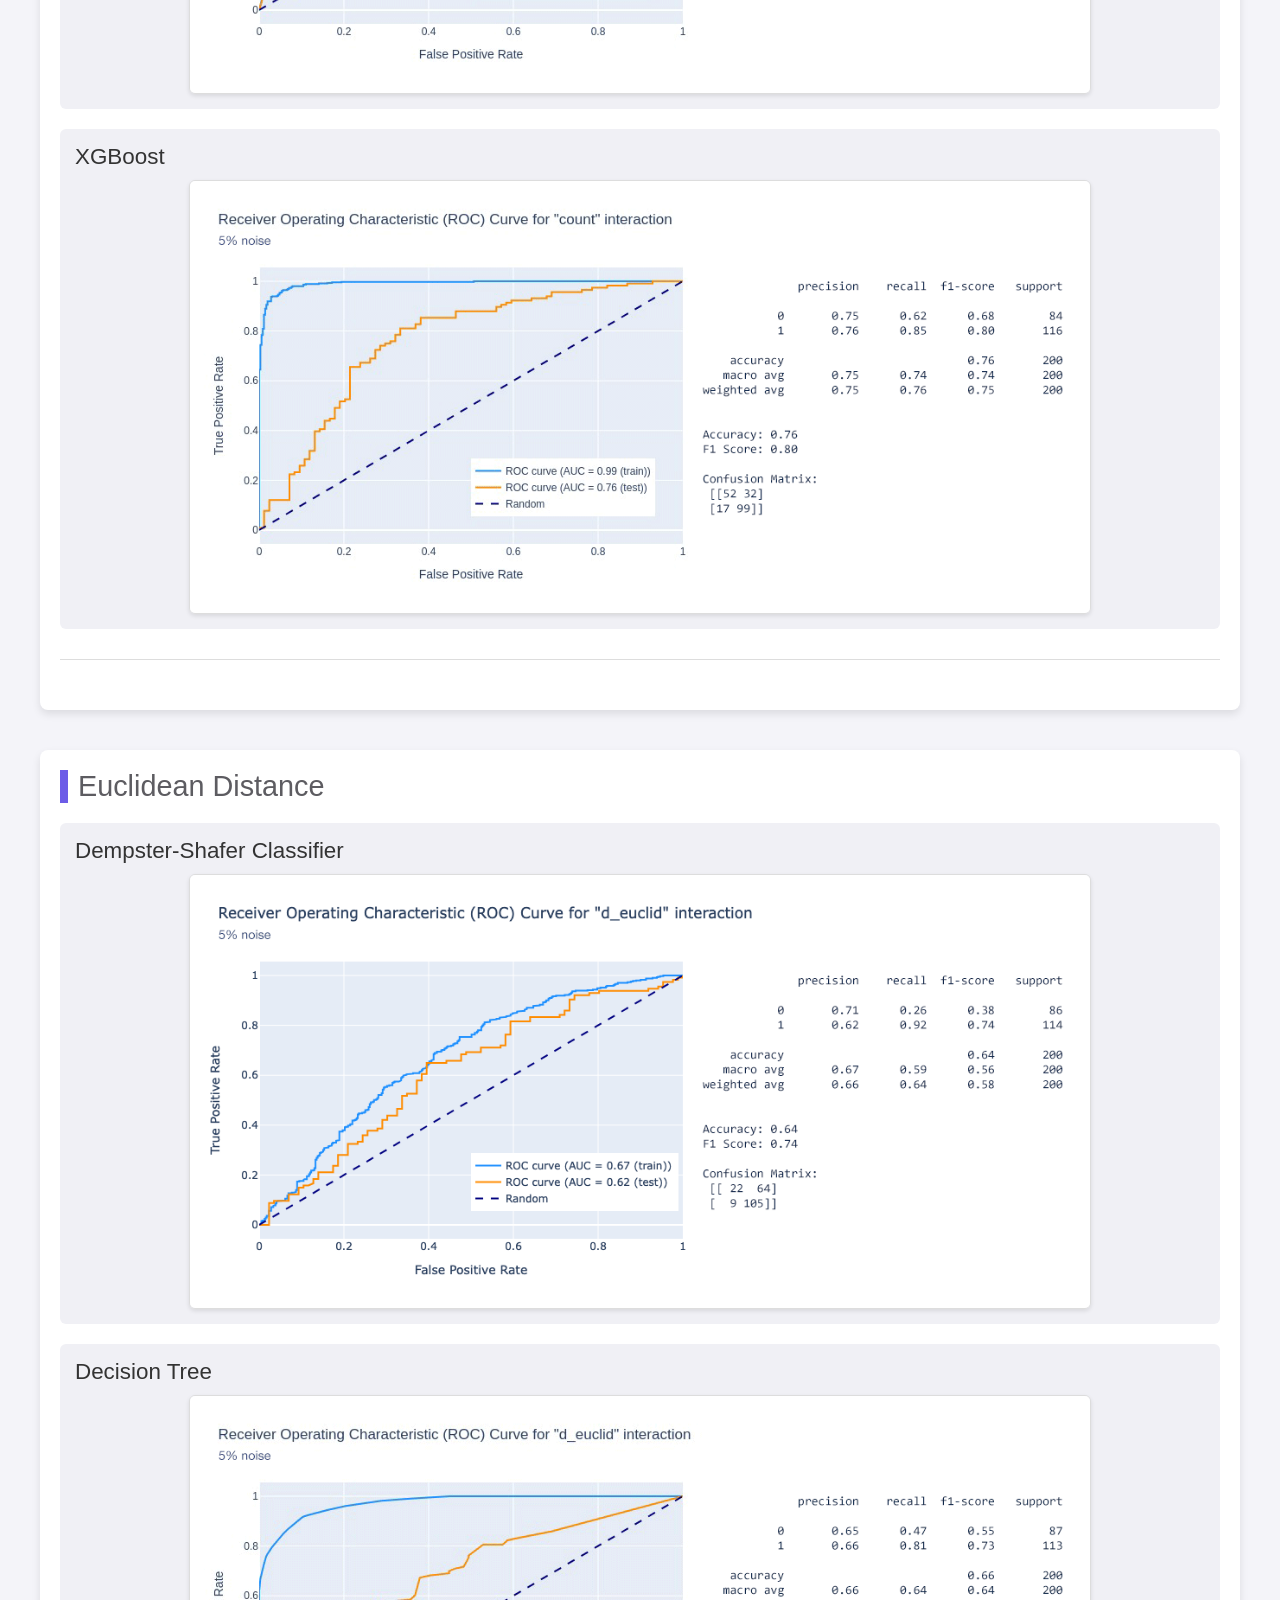
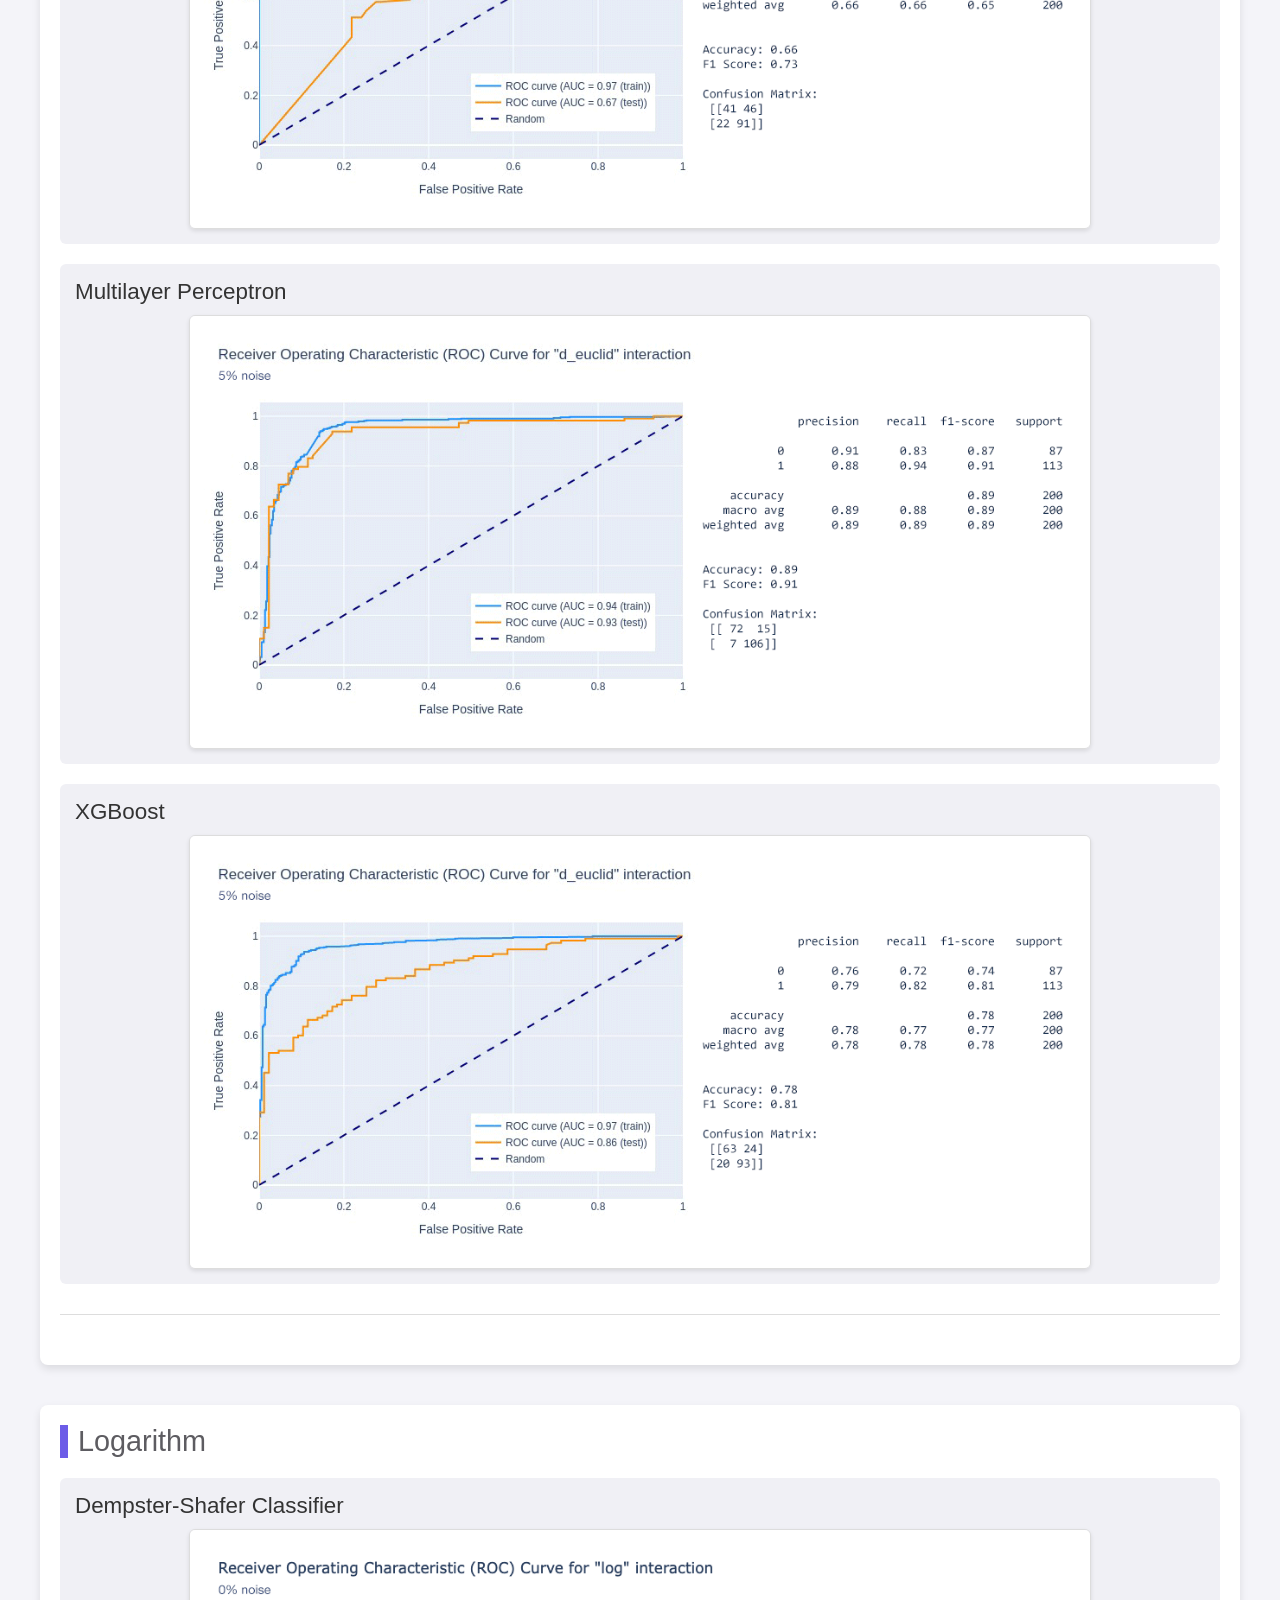
==== commit 08cc7ccb: "first commit" ====
--- a/index.html
+++ b/index.html
@@ -9,7 +9,7 @@
 <body>
     <main>
         <section class="relation-section">
-            <h1 class="relation">max</h1>
+            <h1 class="relation">Max</h1>
             <div class="model-section">
                 <h2 class="model">Dempster-Shafer Classifier</h2>
                 <img class="animation" src="./DSGD/max.gif" alt="max in DSGD">
@@ -29,7 +29,7 @@
             <hr>
         </section>
         <section class="relation-section">
-            <h1 class="relation">r_diff</h1>
+            <h1 class="relation">Rational Difference</h1>
             <div class="model-section">
                 <h2 class="model">Dempster-Shafer Classifier</h2>
                 <img class="animation" src="./DSGD/r_diff.gif" alt="r_diff in DSGD">
@@ -49,7 +49,7 @@
             <hr>
         </section>
         <section class="relation-section">
-            <h1 class="relation">poly</h1>
+            <h1 class="relation">Polynomial</h1>
             <div class="model-section">
                 <h2 class="model">Dempster-Shafer Classifier</h2>
                 <img class="animation" src="./DSGD/poly.gif" alt="poly in DSGD">
@@ -69,7 +69,7 @@
             <hr>
         </section>
         <section class="relation-section">
-            <h1 class="relation">d_quad</h1>
+            <h1 class="relation">Distance between quadratic roots</h1>
             <div class="model-section">
                 <h2 class="model">Dempster-Shafer Classifier</h2>
                 <img class="animation" src="./DSGD/d_quad.gif" alt="d_quad in DSGD">
@@ -89,7 +89,7 @@
             <hr>
         </section>
         <section class="relation-section">
-            <h1 class="relation">ratio</h1>
+            <h1 class="relation">Ratio</h1>
             <div class="model-section">
                 <h2 class="model">Dempster-Shafer Classifier</h2>
                 <img class="animation" src="./DSGD/ratio.gif" alt="ratio in DSGD">
@@ -109,7 +109,7 @@
             <hr>
         </section>
         <section class="relation-section">
-            <h1 class="relation">count</h1>
+            <h1 class="relation">Count</h1>
             <div class="model-section">
                 <h2 class="model">Dempster-Shafer Classifier</h2>
                 <img class="animation" src="./DSGD/count.gif" alt="count in DSGD">
@@ -129,7 +129,7 @@
             <hr>
         </section>
         <section class="relation-section">
-            <h1 class="relation">d_euclid</h1>
+            <h1 class="relation">Euclidean Distance</h1>
             <div class="model-section">
                 <h2 class="model">Dempster-Shafer Classifier</h2>
                 <img class="animation" src="./DSGD/d_euclid.gif" alt="d_euclid in DSGD">
@@ -149,7 +149,7 @@
             <hr>
         </section>
         <section class="relation-section">
-            <h1 class="relation">log</h1>
+            <h1 class="relation">Logarithm</h1>
             <div class="model-section">
                 <h2 class="model">Dempster-Shafer Classifier</h2>
                 <img class="animation" src="./DSGD/log.gif" alt="log in DSGD">
@@ -169,7 +169,7 @@
             <hr>
         </section>
         <section class="relation-section">
-            <h1 class="relation">mult</h1>
+            <h1 class="relation">Product</h1>
             <div class="model-section">
                 <h2 class="model">Dempster-Shafer Classifier</h2>
                 <img class="animation" src="./DSGD/mult.gif" alt="mult in DSGD">
@@ -189,7 +189,7 @@
             <hr>
         </section>
         <section class="relation-section">
-            <h1 class="relation">square</h1>
+            <h1 class="relation">Square</h1>
             <div class="model-section">
                 <h2 class="model">Dempster-Shafer Classifier</h2>
                 <img class="animation" src="./DSGD/square.gif" alt="square in DSGD">
@@ -209,7 +209,7 @@
             <hr>
         </section>
         <section class="relation-section">
-            <h1 class="relation">cube</h1>
+            <h1 class="relation">Cube</h1>
             <div class="model-section">
                 <h2 class="model">Dempster-Shafer Classifier</h2>
                 <img class="animation" src="./DSGD/cube.gif" alt="cube in DSGD">
@@ -229,7 +229,7 @@
             <hr>
         </section>
         <section class="relation-section">
-            <h1 class="relation">r_poly</h1>
+            <h1 class="relation">Rational Polynomial</h1>
             <div class="model-section">
                 <h2 class="model">Dempster-Shafer Classifier</h2>
                 <img class="animation" src="./DSGD/r_poly.gif" alt="r_poly in DSGD">
@@ -249,7 +249,7 @@
             <hr>
         </section>
         <section class="relation-section">
-            <h1 class="relation">diff</h1>
+            <h1 class="relation">Difference</h1>
             <div class="model-section">
                 <h2 class="model">Dempster-Shafer Classifier</h2>
                 <img class="animation" src="./DSGD/diff.gif" alt="diff in DSGD">
--- a/style.css
+++ b/style.css
@@ -37,6 +37,7 @@
     margin-bottom: 20px;
     border-left: 8px solid #6c5ce7;
     padding-left: 10px;
+    text-transform: capitalize;
 }
 
 hr {
